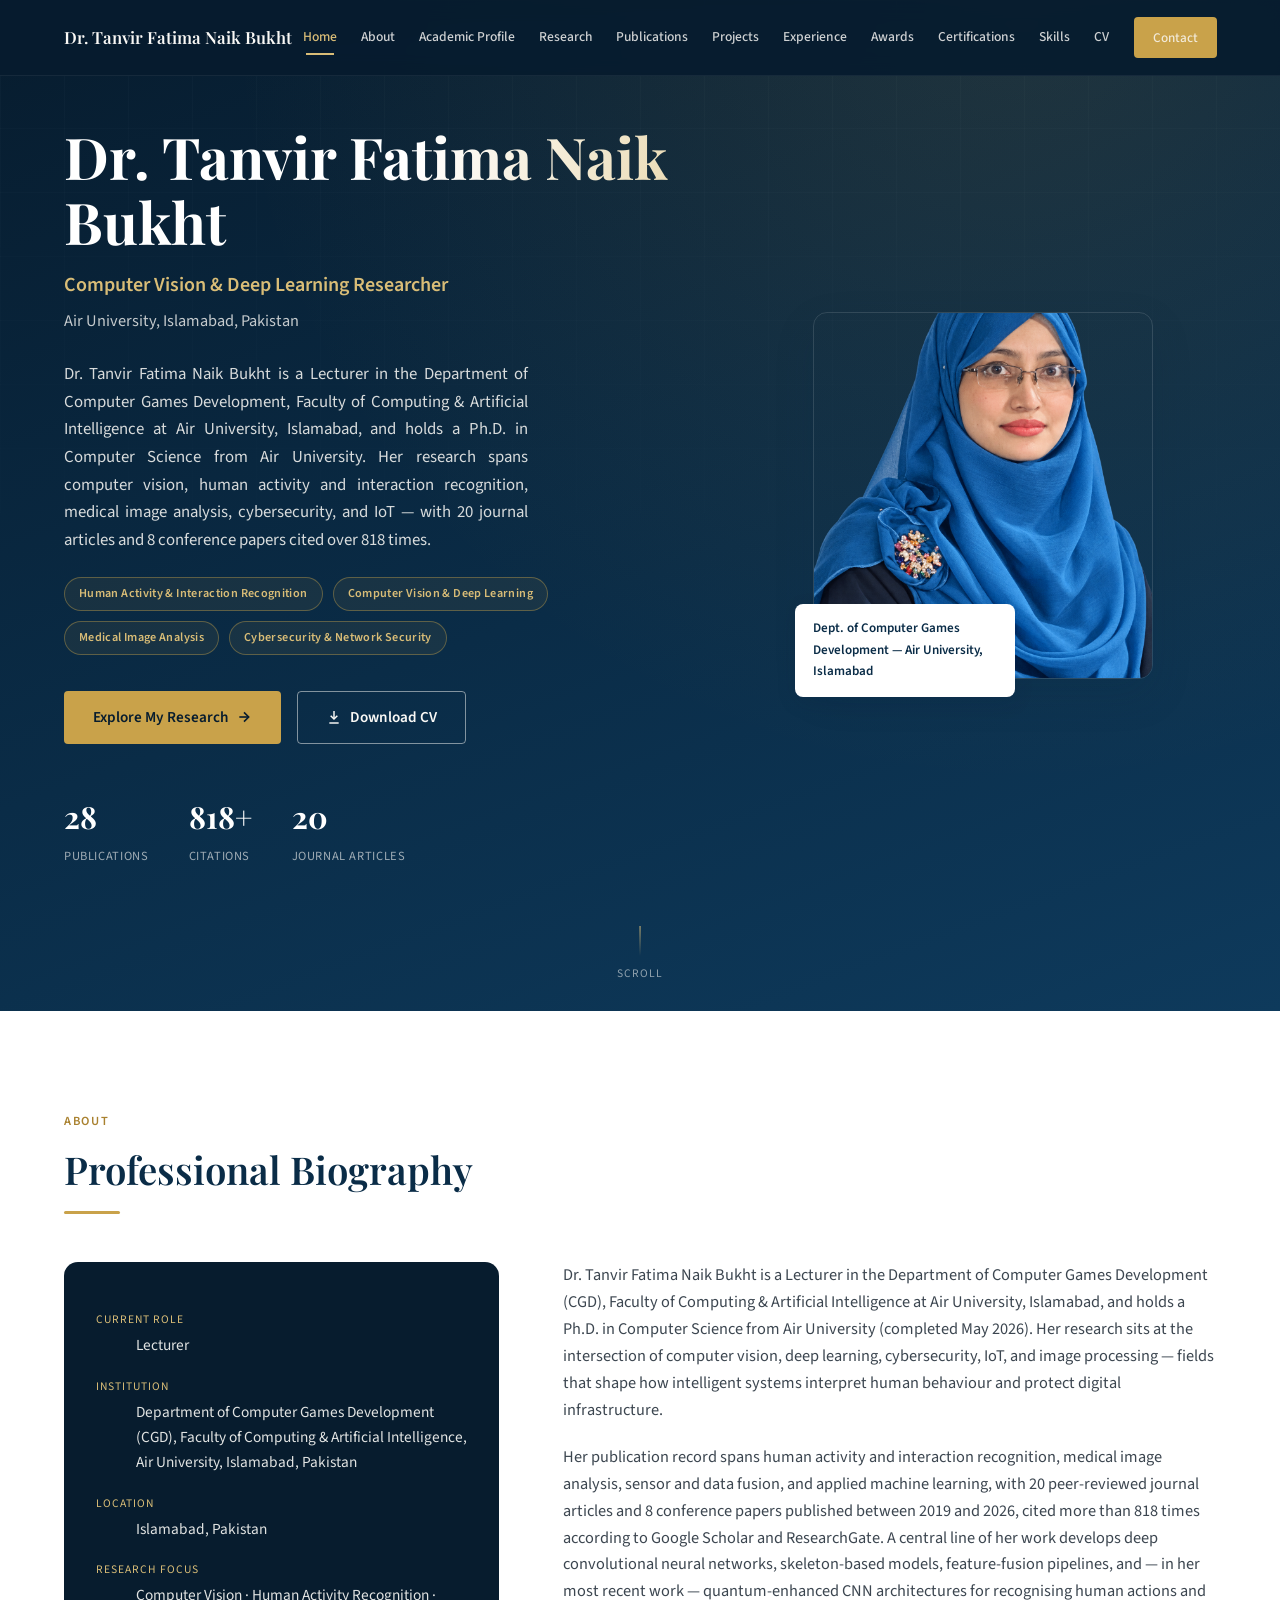
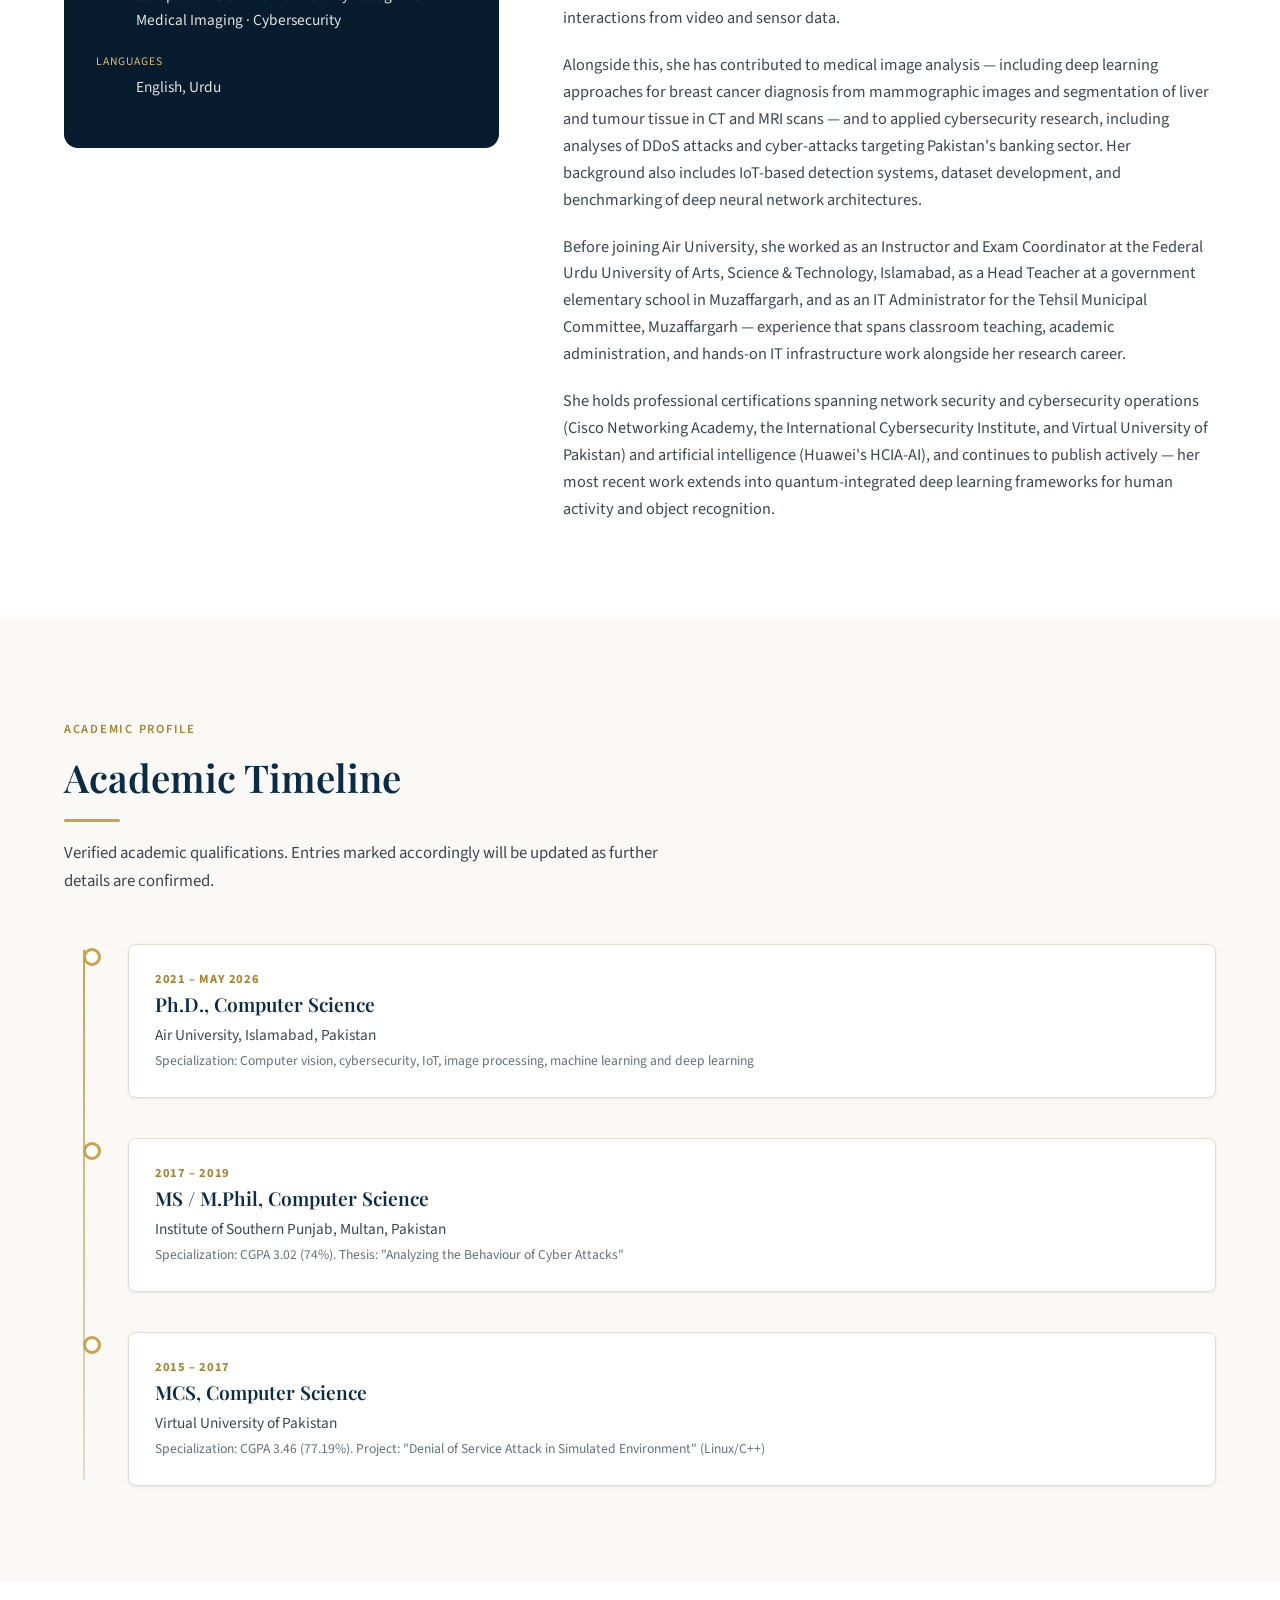
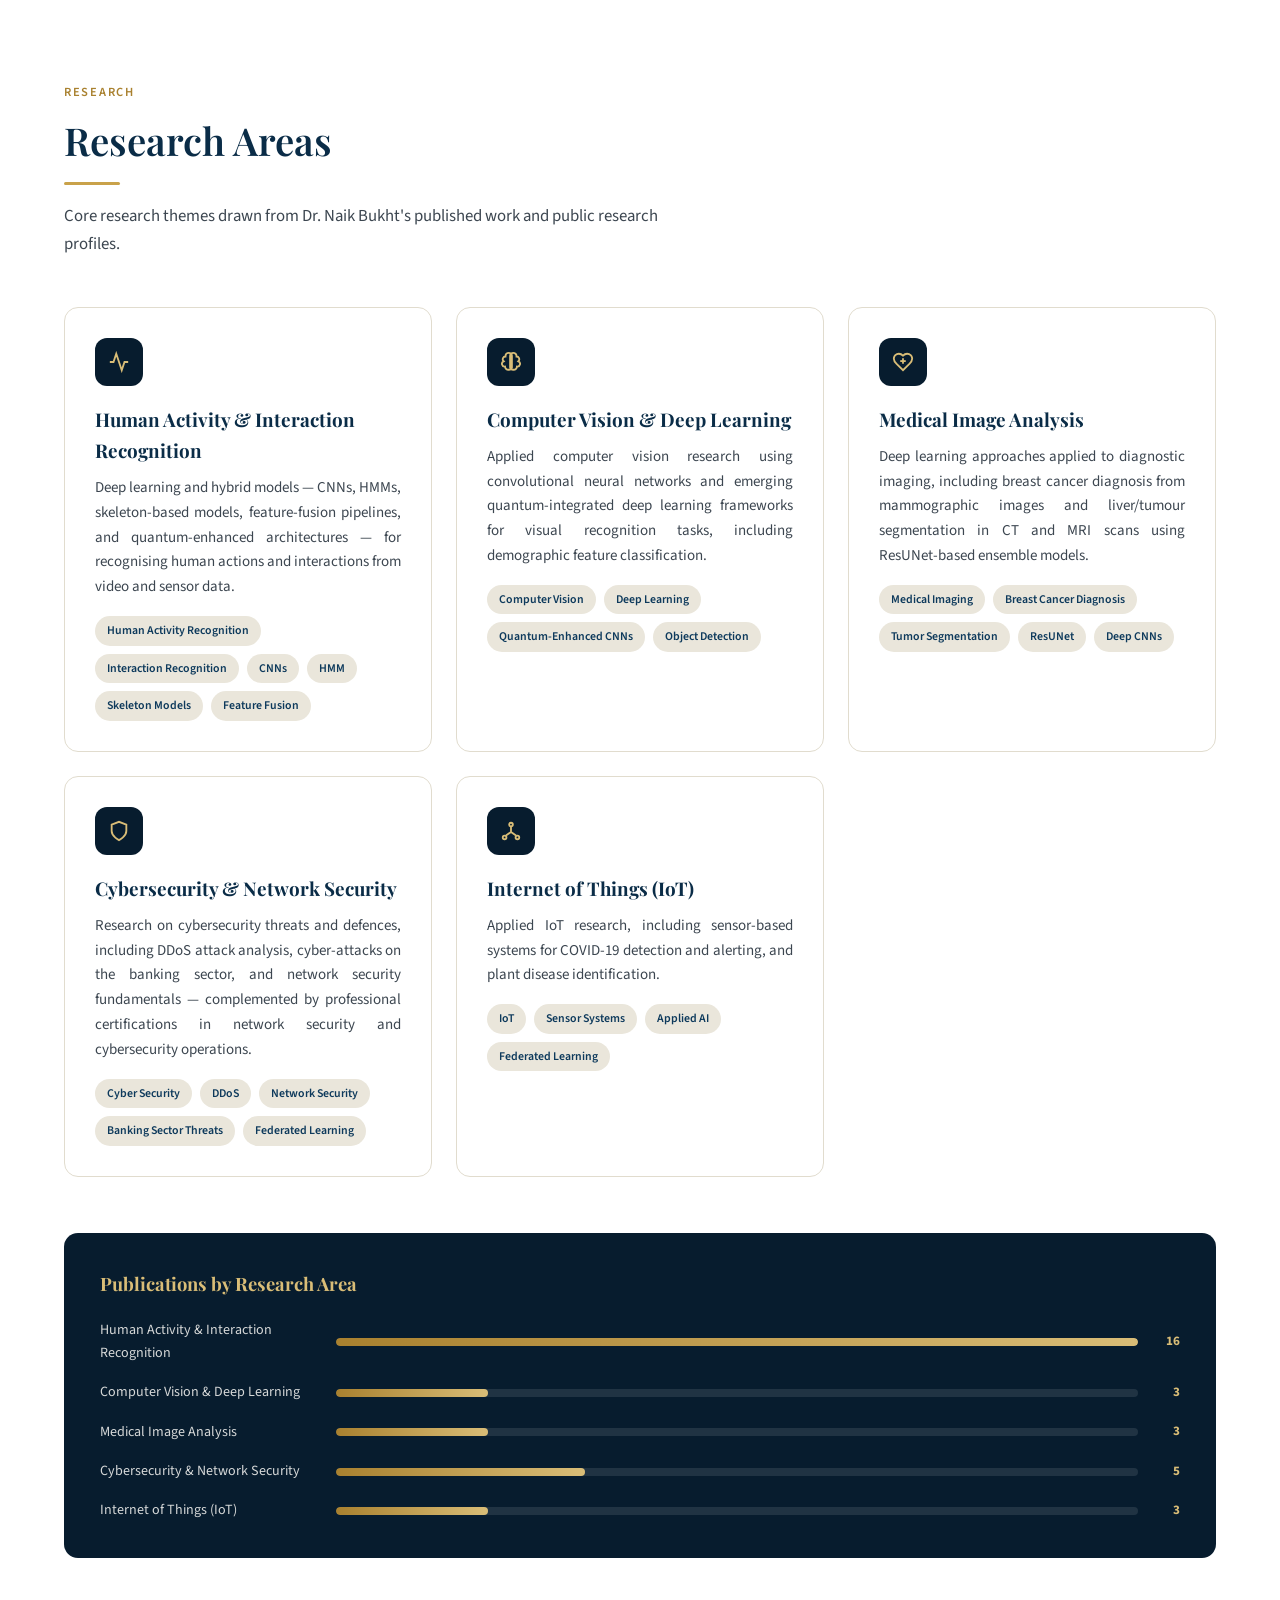
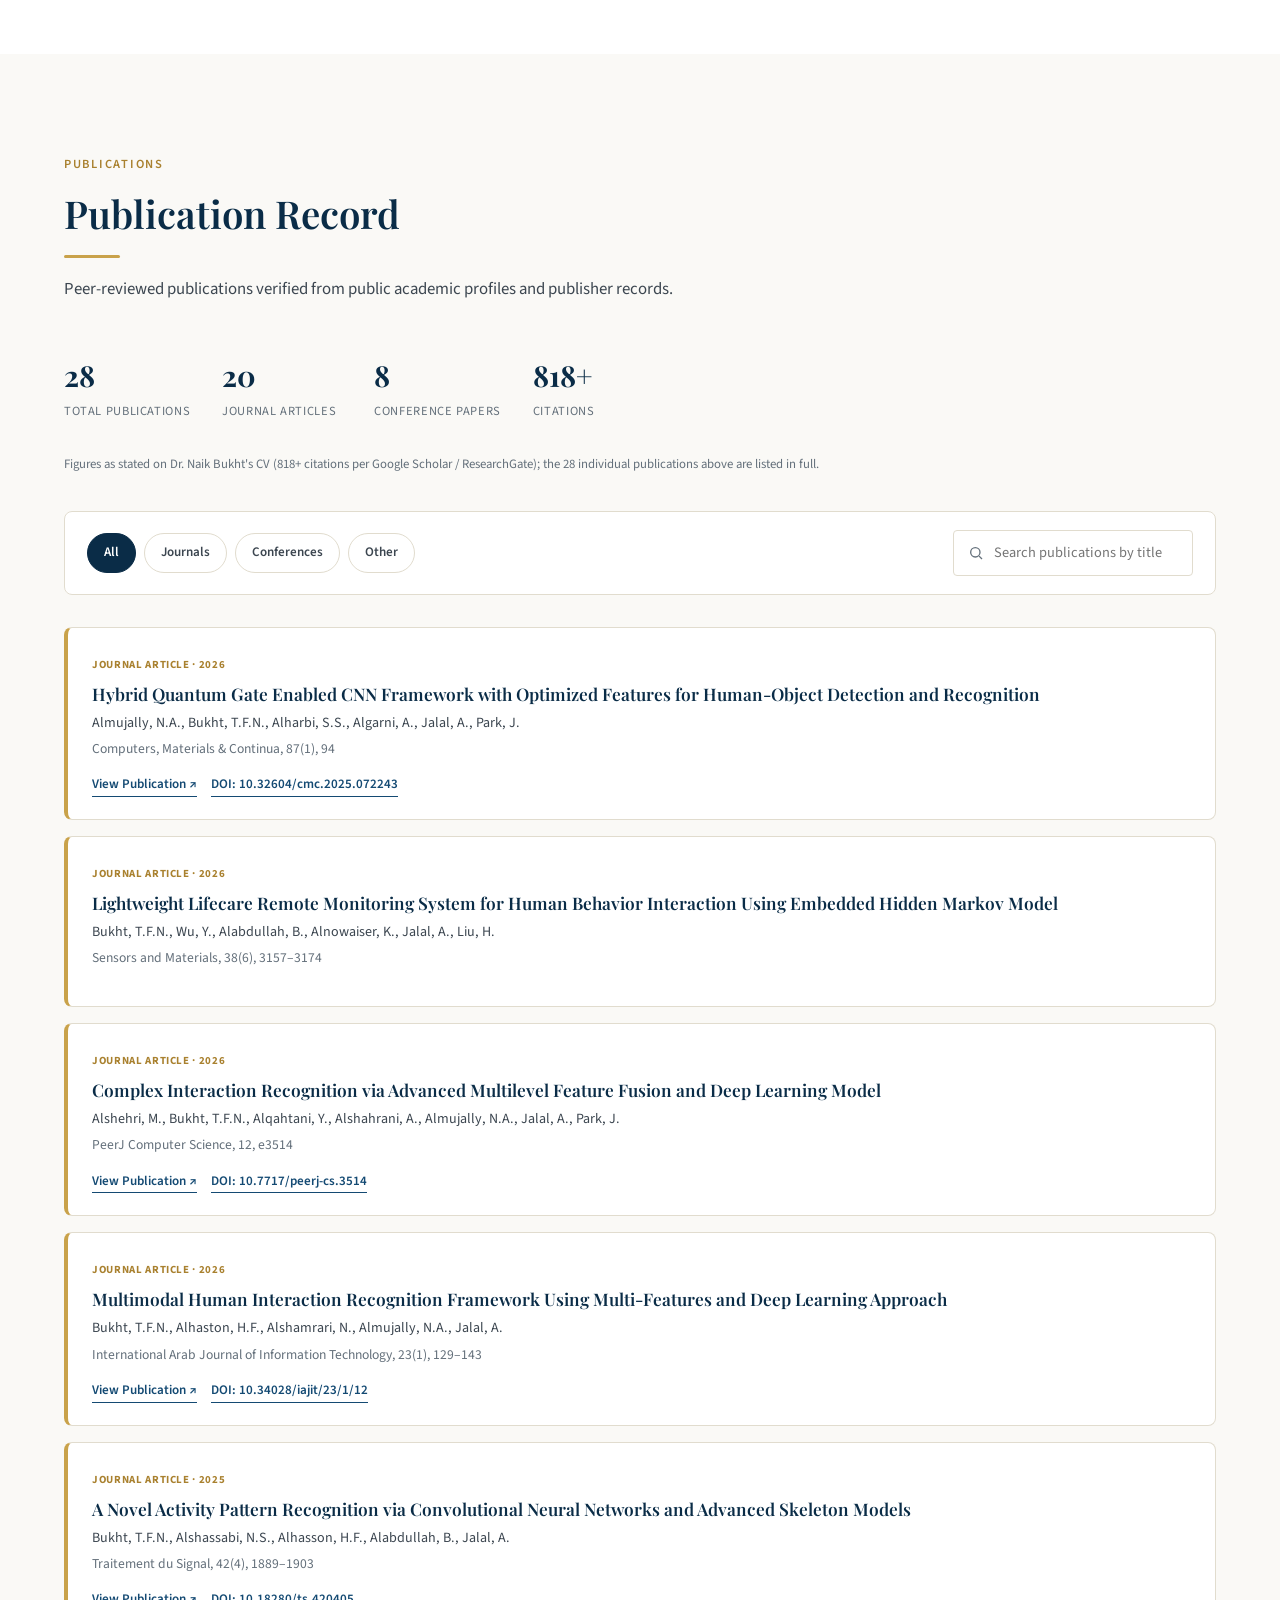
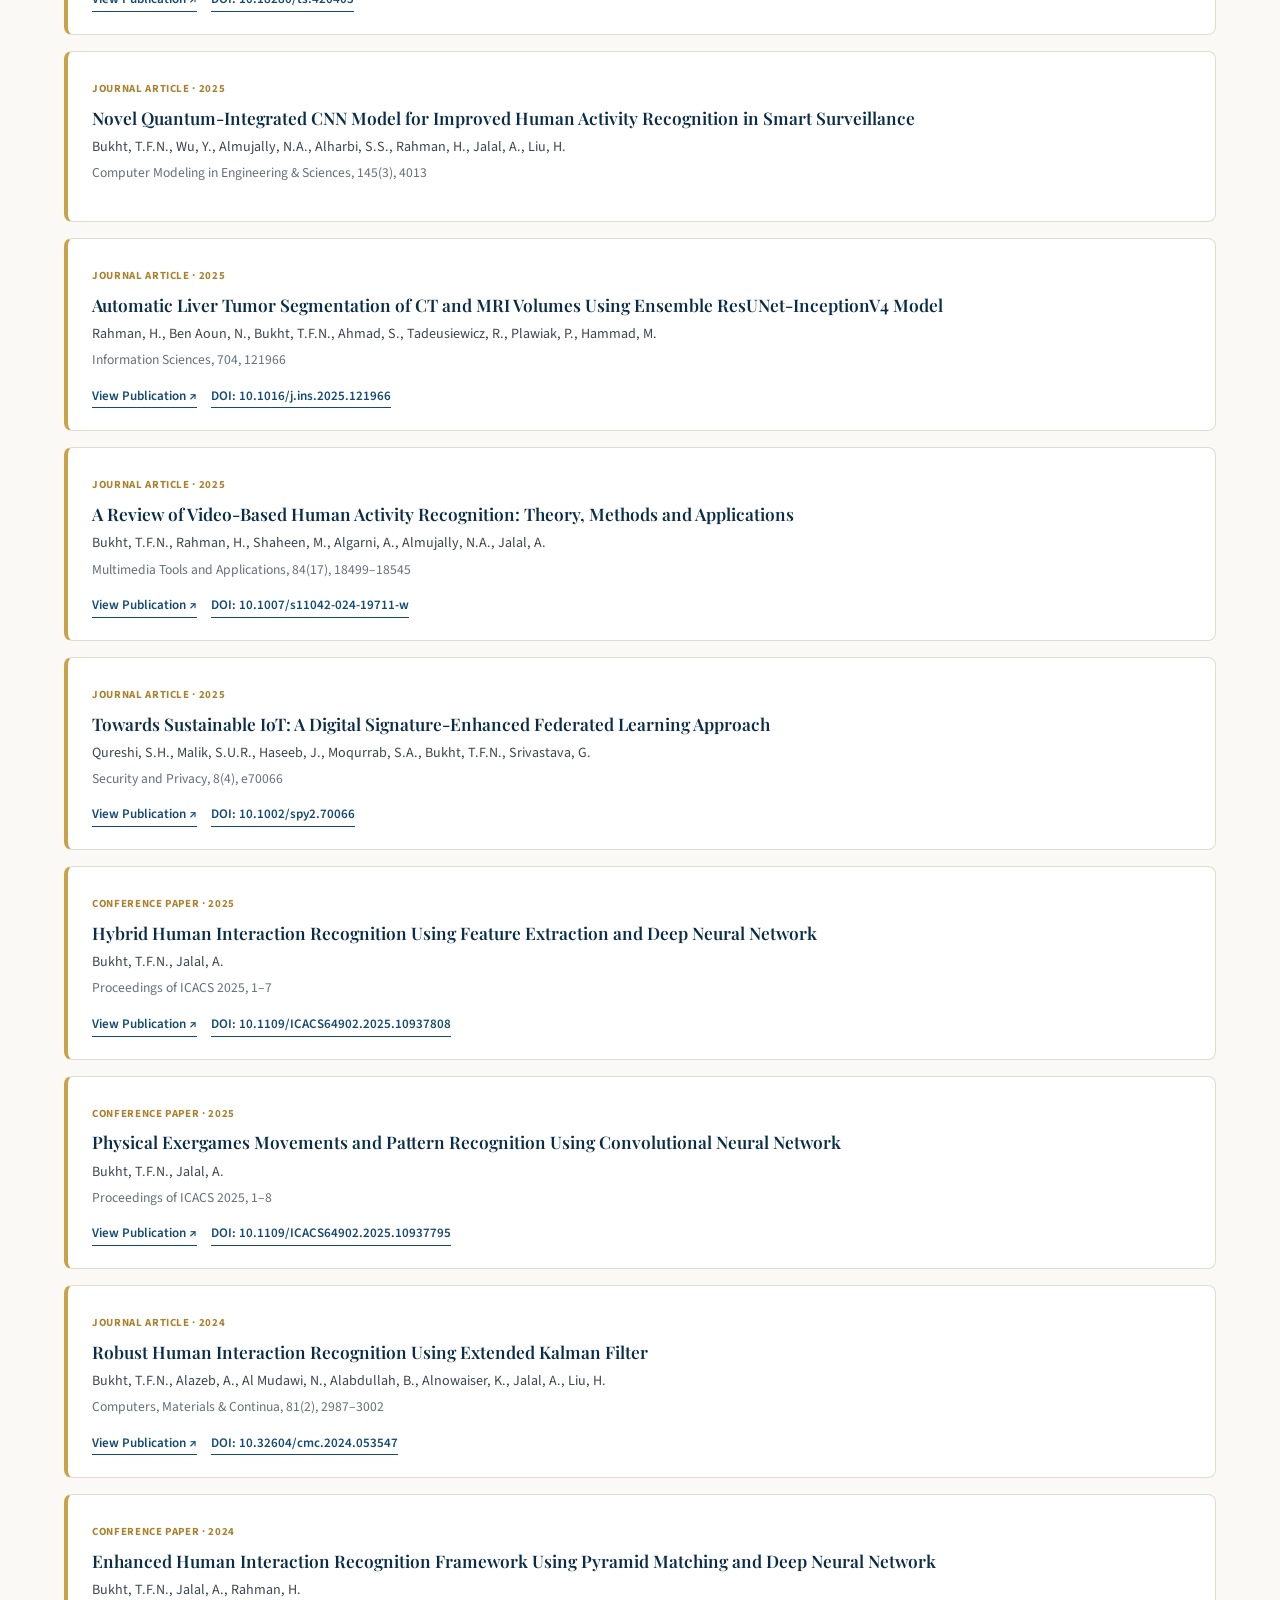
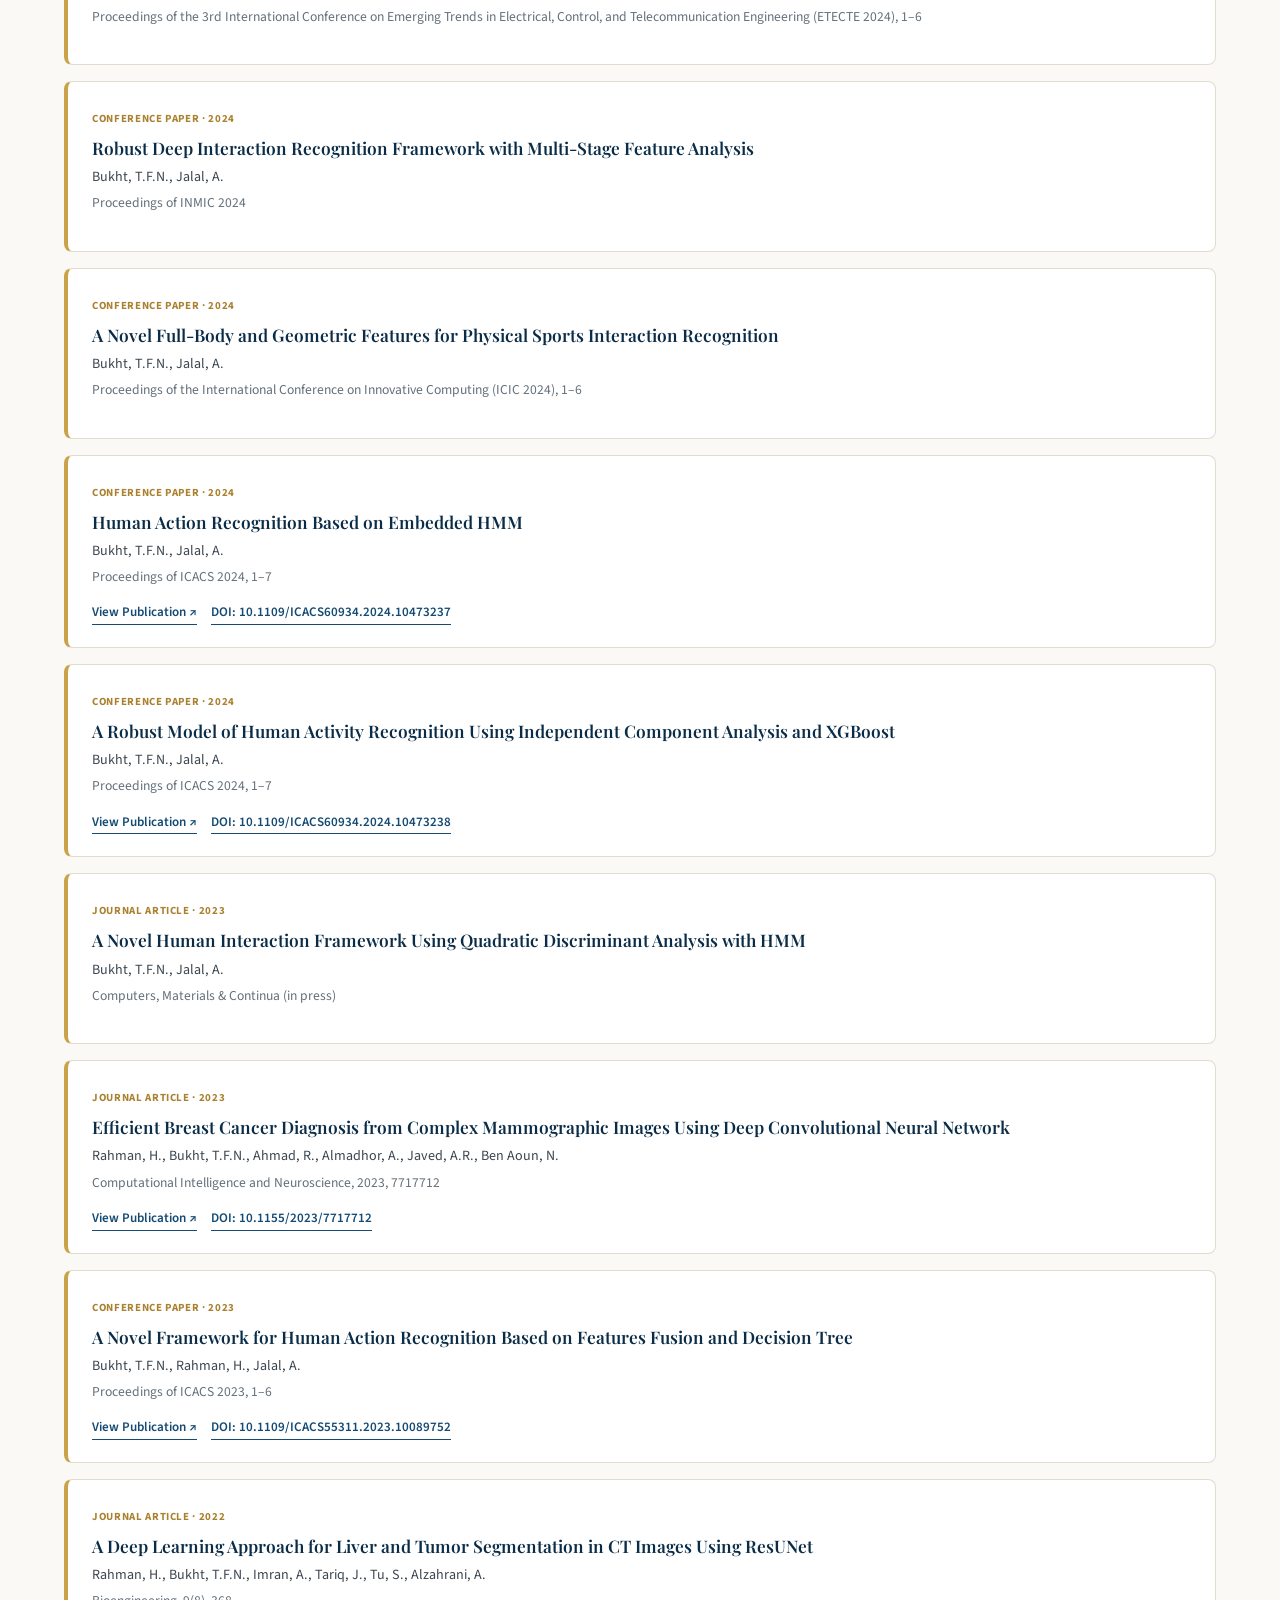
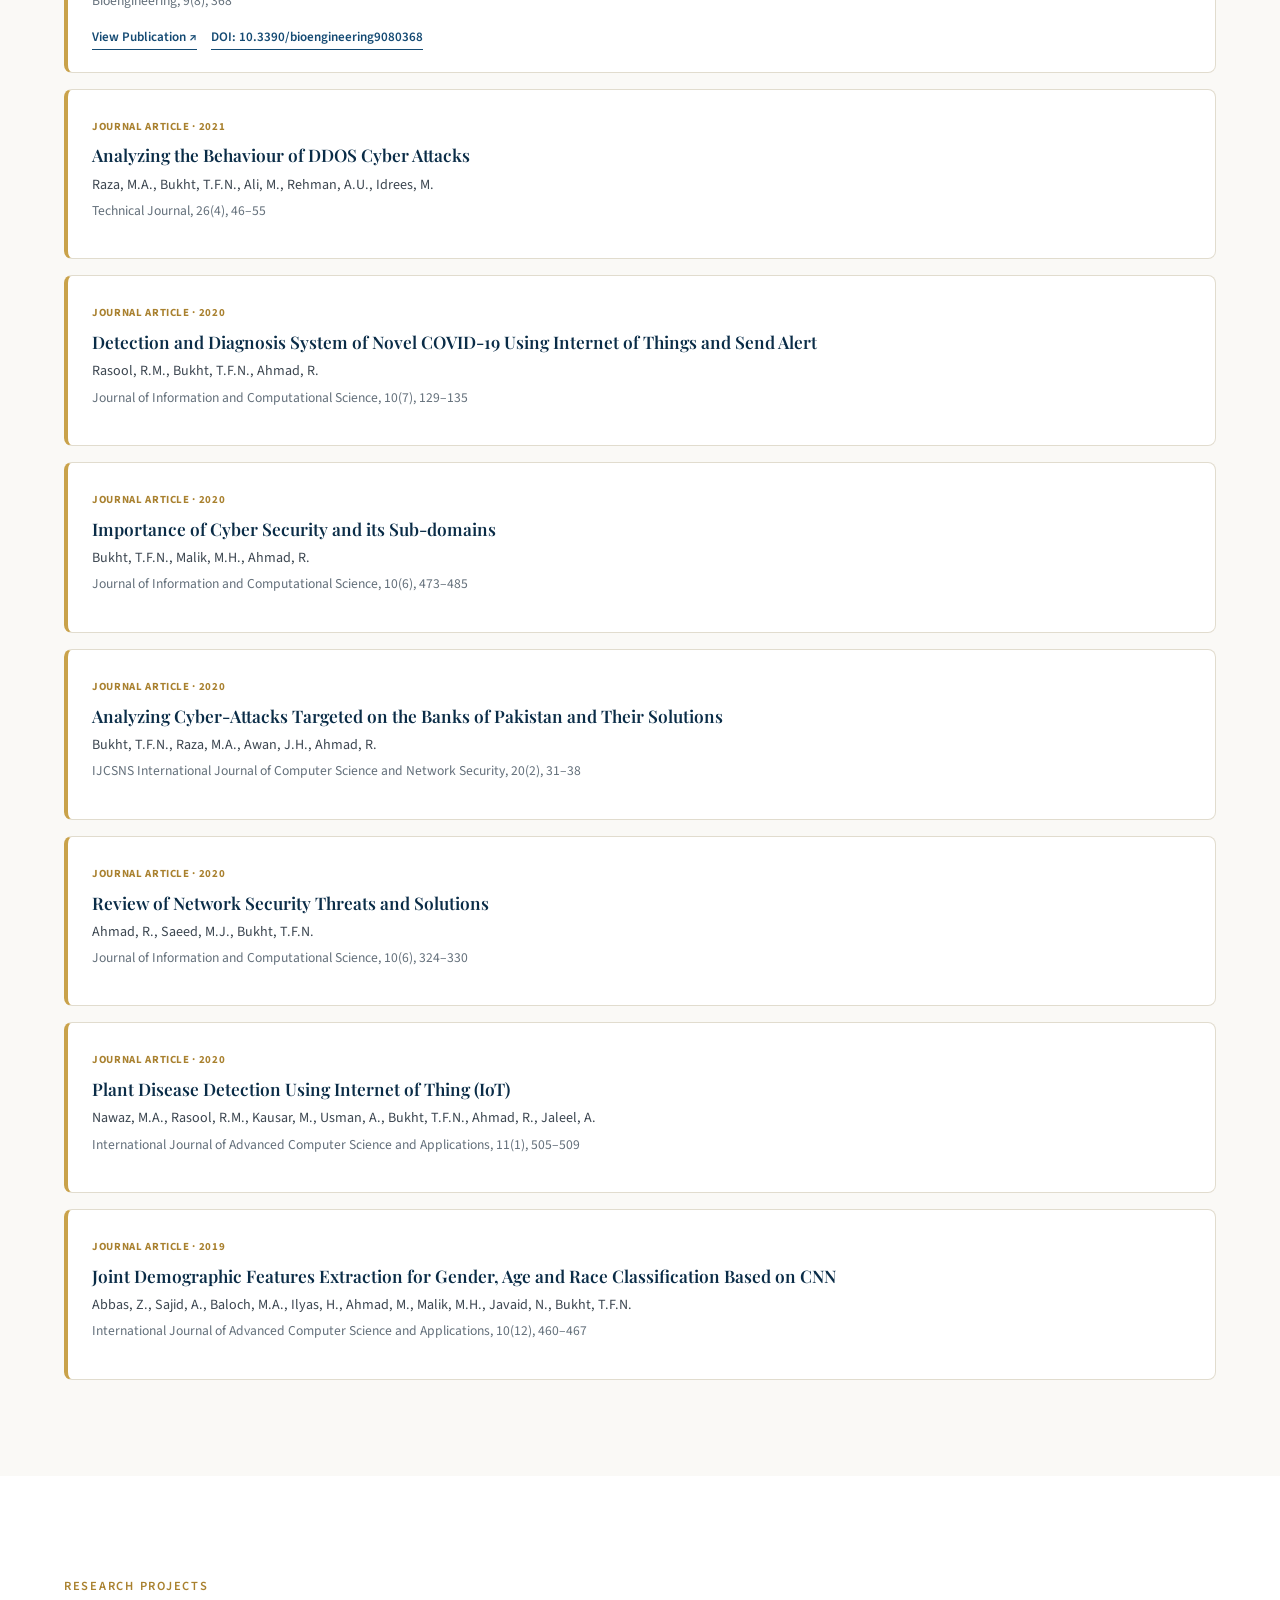
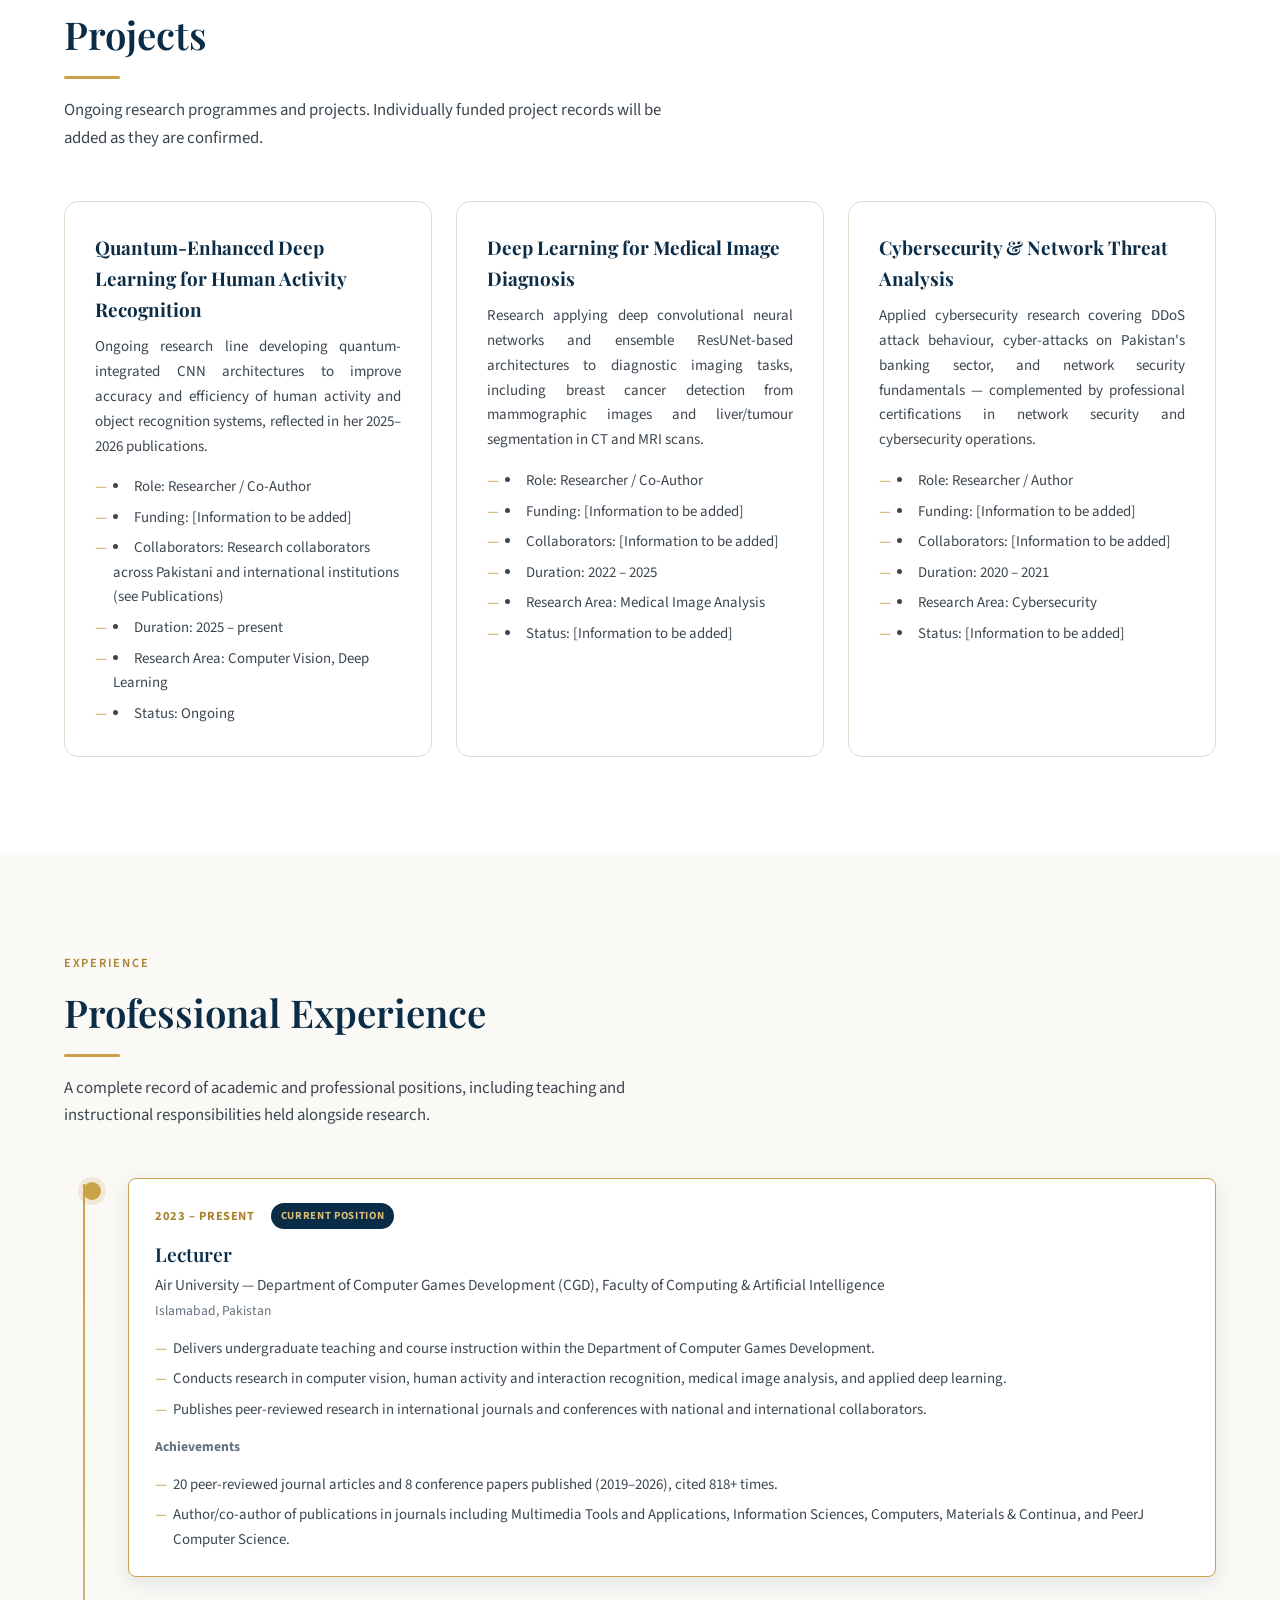
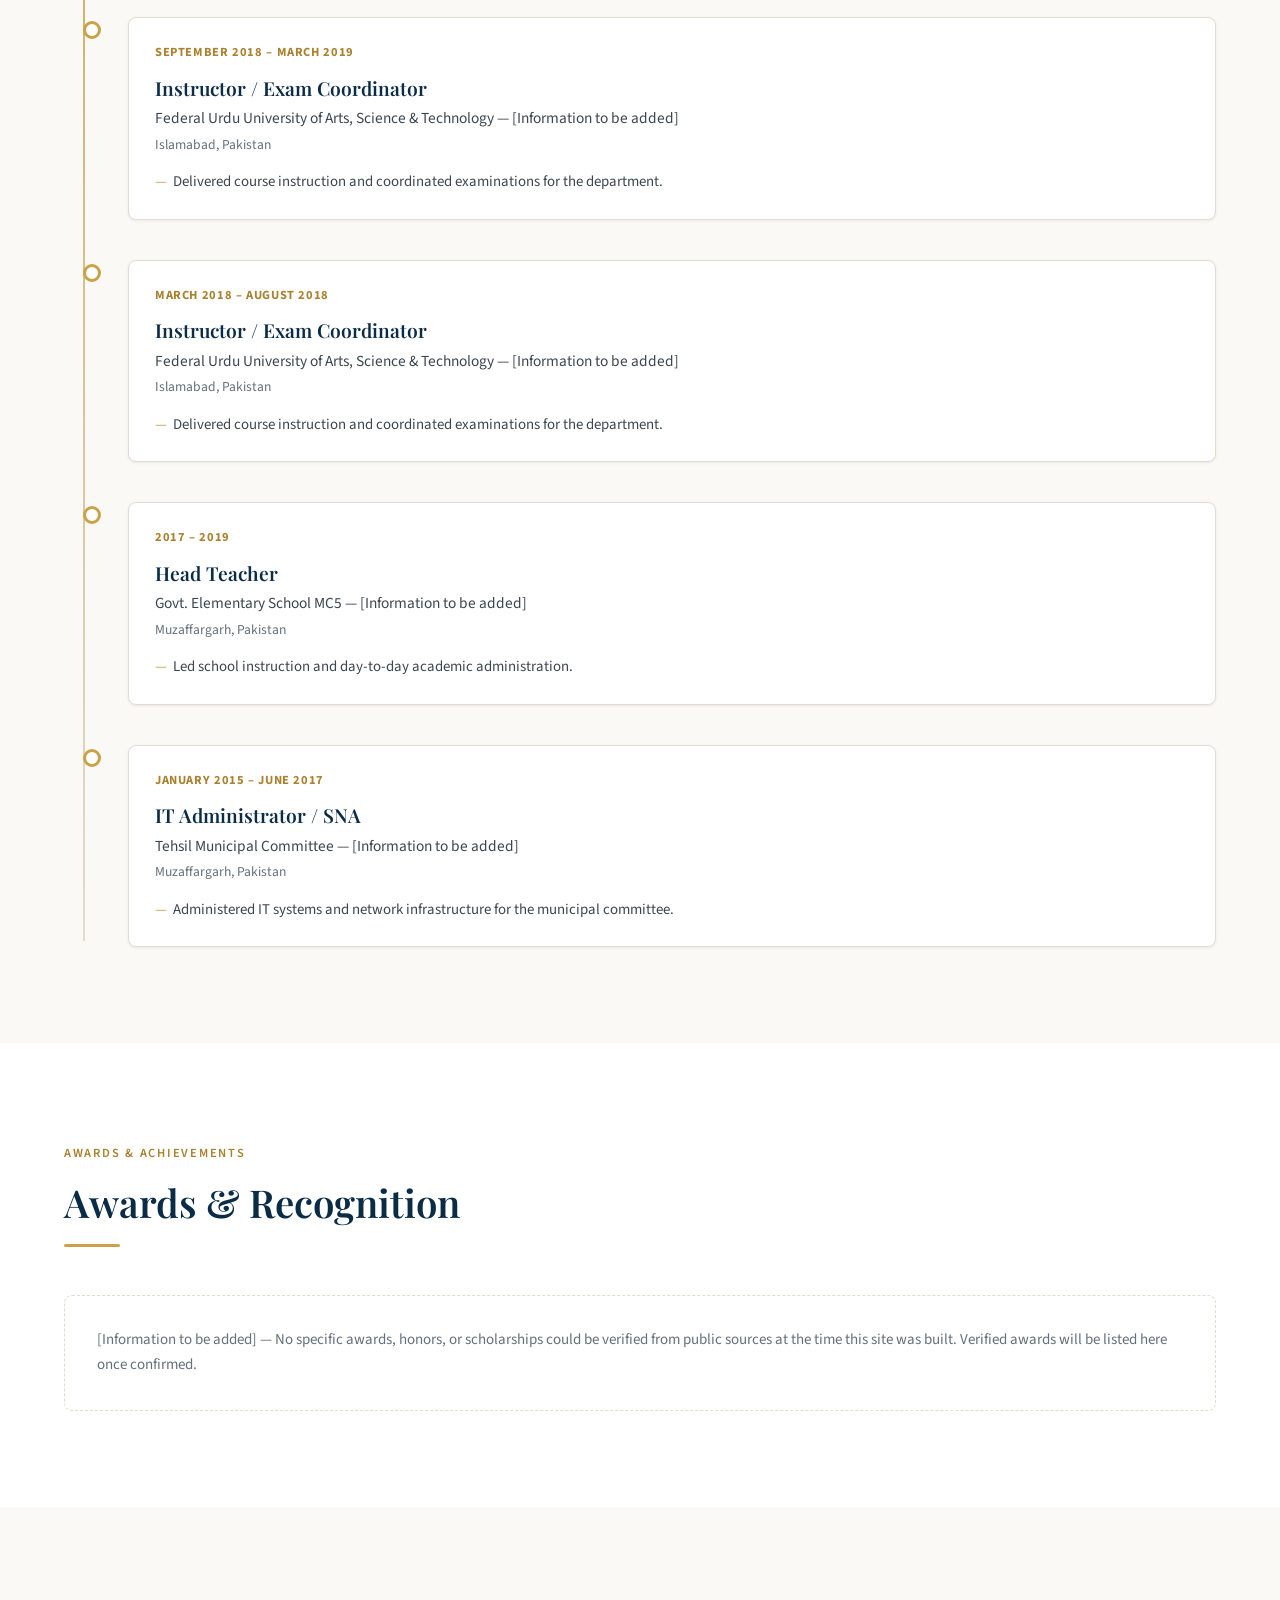
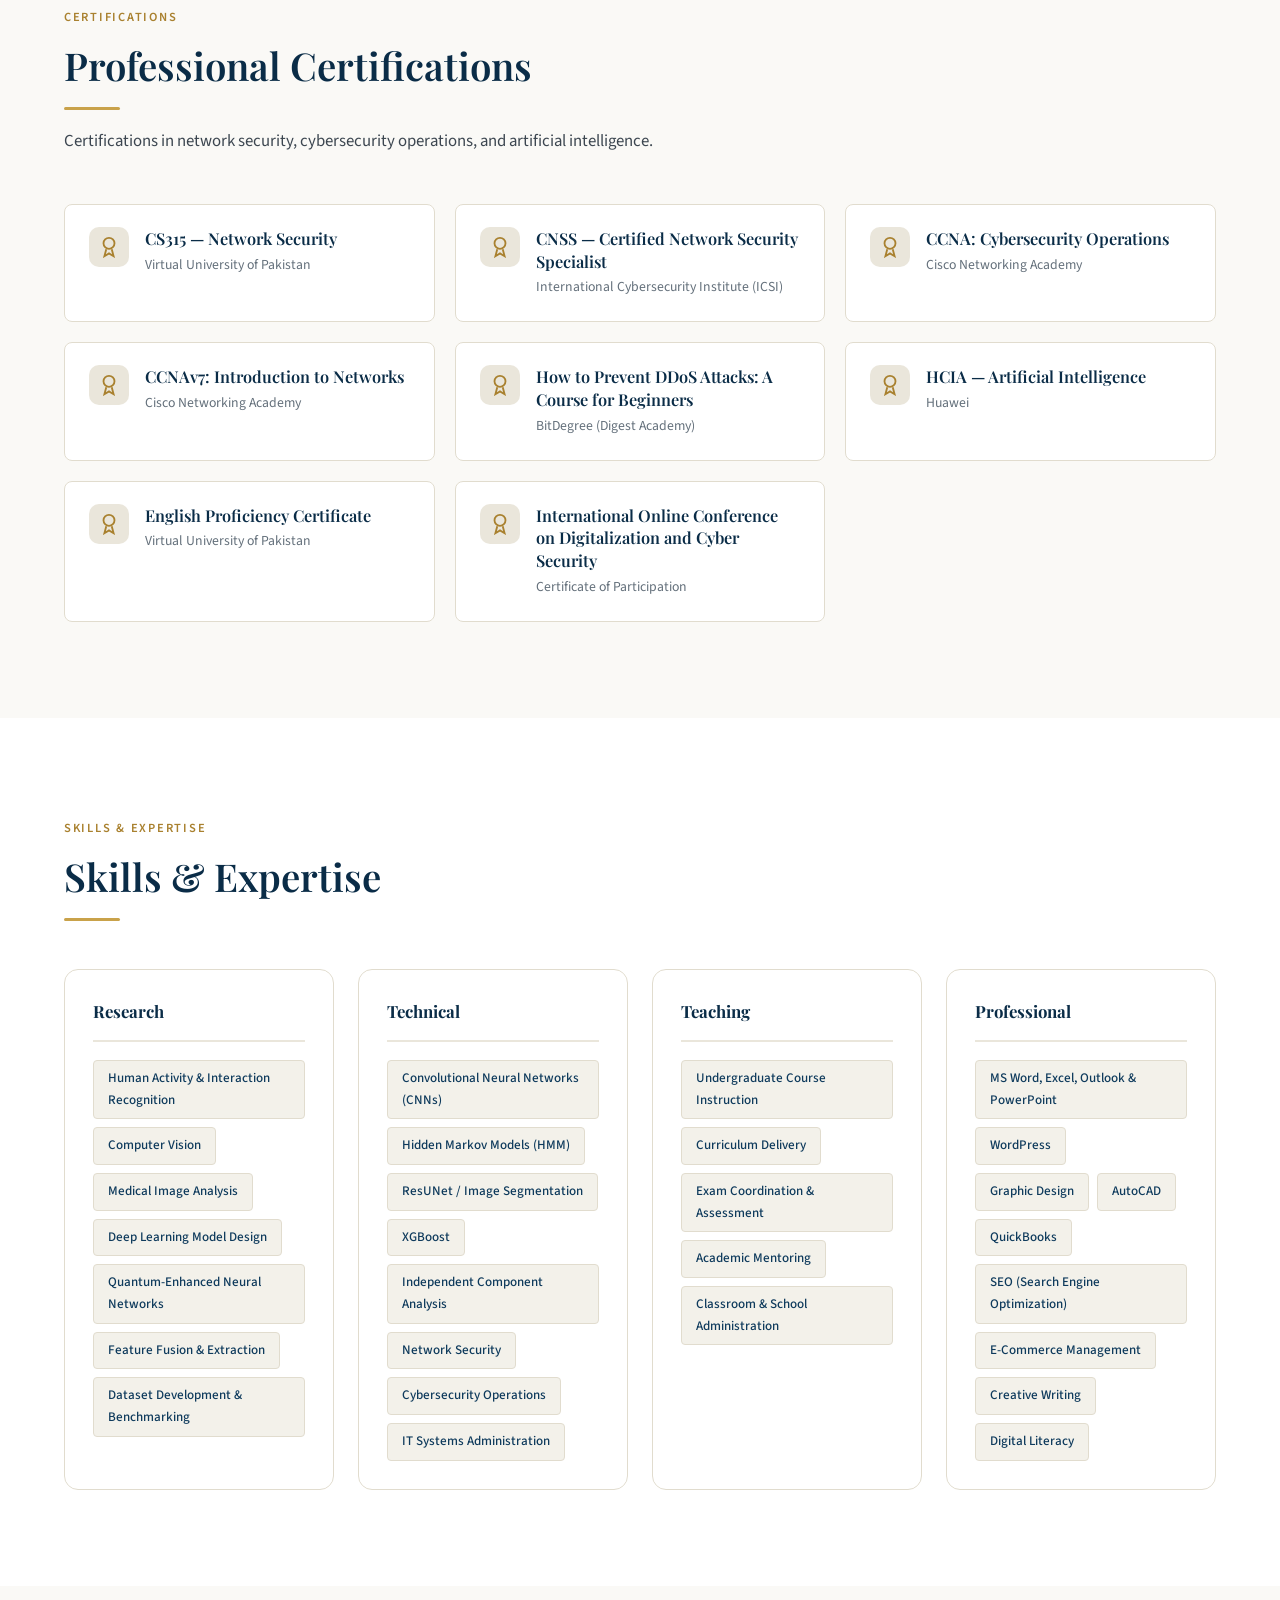
==== tanvir-fatima-portfolio/index.html @ e51b6bed "Add files via upload" ====
<!DOCTYPE html>
<html lang="en">
<head>
<meta charset="UTF-8">
<meta name="viewport" content="width=device-width, initial-scale=1.0">
<title>Dr. Tanvir Fatima Naik Bukht | Academic &amp; Researcher</title>
<meta name="description" content="Official academic portfolio of Dr. Tanvir Fatima Naik Bukht, Lecturer in the Department of Computer Games Development, Faculty of Computing &amp; Artificial Intelligence at Air University, Islamabad — specialising in computer vision, human activity recognition, medical image analysis, and cybersecurity.">
<meta name="keywords" content="Tanvir Fatima Naik Bukht, Air University, Computer Games Development, Faculty of Computing and Artificial Intelligence, human activity recognition, computer vision researcher, deep learning, medical image analysis, cybersecurity research, Pakistan academic portfolio">
<meta name="author" content="Dr. Tanvir Fatima Naik Bukht">
<meta name="robots" content="index, follow">

<!-- Open Graph -->
<meta property="og:type" content="profile">
<meta property="og:title" content="Dr. Tanvir Fatima Naik Bukht | Academic &amp; Researcher">
<meta property="og:description" content="Lecturer, Department of Computer Games Development, Faculty of Computing &amp; Artificial Intelligence, Air University, Islamabad — computer vision, human activity recognition, medical image analysis, and cybersecurity.">
<meta property="og:image" content="assets/images/profile-photo.png">
<meta property="og:url" content="https://www.example.com/">
<meta name="twitter:card" content="summary_large_image">
<meta name="twitter:title" content="Dr. Tanvir Fatima Naik Bukht | Academic &amp; Researcher">
<meta name="twitter:description" content="Lecturer, Department of Computer Games Development, Faculty of Computing &amp; Artificial Intelligence, Air University, Islamabad.">
<meta name="twitter:image" content="assets/images/profile-photo.png">

<link rel="icon" href="assets/icons/favicon.svg" type="image/svg+xml">
<link rel="canonical" href="https://www.example.com/">

<!-- Fonts -->
<link rel="preconnect" href="https://fonts.googleapis.com">
<link rel="preconnect" href="https://fonts.gstatic.com" crossorigin>
<link href="https://fonts.googleapis.com/css2?family=Playfair+Display:wght@500;600;700&family=Source+Sans+3:wght@400;500;600;700&display=swap" rel="stylesheet">

<link rel="stylesheet" href="css/style.css">

<!-- Structured data -->
<script type="application/ld+json">
{
  "@context": "https://schema.org",
  "@type": "Person",
  "name": "Dr. Tanvir Fatima Naik Bukht",
  "jobTitle": "Lecturer",
  "affiliation": {
    "@type": "CollegeOrUniversity",
    "name": "Air University, Islamabad",
    "department": "Department of Computer Games Development, Faculty of Computing & Artificial Intelligence"
  },
  "url": "https://www.example.com/",
  "sameAs": [
    "https://www.linkedin.com/in/tanvirfatimanaikbukht/",
    "https://scholar.google.com/citations?hl=en&user=QIKqYG8AAAAJ",
    "https://www.researchgate.net/profile/Tanvir-Fatima-Naik-Bukht",
    "https://independent.academia.edu/tanvirfatimanaikbukht",
    "https://dblp.org/pid/345/1223.html",
    "https://webdata.au.edu.pk/Pages/Faculties/FCAI/Departments/CGD/FacultyDetail.aspx?fid=2621"
  ]
}
</script>
</head>
<body>
<a class="skip-link" href="#main">Skip to main content</a>
<div class="scroll-progress" id="scrollProgress"></div>

<!-- ============================= NAVBAR ============================= -->
<header class="navbar" id="navbar">
  <div class="container">
    <a href="#home" class="nav-brand">
      <span class="nav-brand-name">Dr. Tanvir Fatima Naik Bukht</span>
    </a>
    <nav class="nav-menu" id="navMenu" aria-label="Primary">
      <a class="nav-link" href="#home">Home</a>
      <a class="nav-link" href="#about">About</a>
      <a class="nav-link" href="#academic-profile">Academic Profile</a>
      <a class="nav-link" href="#research">Research</a>
      <a class="nav-link" href="#publications">Publications</a>
      <a class="nav-link" href="#projects">Projects</a>
      <a class="nav-link" href="#experience">Experience</a>
      <a class="nav-link" href="#awards">Awards</a>
      <a class="nav-link" href="#certifications">Certifications</a>
      <a class="nav-link" href="#skills">Skills</a>
      <a class="nav-link" href="#cv">CV</a>
      <a class="nav-link nav-cta btn btn-primary btn-sm" href="#contact">Contact</a>
    </nav>
    <button class="nav-toggle" id="navToggle" aria-label="Toggle navigation menu" aria-expanded="false" aria-controls="navMenu">
      <span class="nav-toggle-bar bar-1"></span>
      <span class="nav-toggle-bar bar-2"></span>
      <span class="nav-toggle-bar bar-3"></span>
    </button>
  </div>
</header>

<main id="main">

  <!-- ============================= HERO ============================= -->
  <section class="hero" id="home">
    <div class="container">
      <div class="hero-copy">
        <h1 class="hero-name" id="heroName">Dr. Tanvir Fatima Naik Bukht</h1>
        <p class="hero-credentials" id="heroCredentials">Computer Vision &amp; Deep Learning Researcher</p>
        <p class="hero-affiliation" id="heroAffiliation">Air University, Islamabad, Pakistan</p>
        <p class="hero-intro" id="heroIntro">Loading profile…</p>
        <div class="hero-tags" id="heroTags"></div>
        <div class="hero-actions">
          <a href="#research" class="btn btn-primary">
            Explore My Research
            <svg width="16" height="16" viewBox="0 0 24 24" fill="none" stroke="currentColor" stroke-width="2.4"><line x1="5" y1="12" x2="19" y2="12"/><polyline points="12 5 19 12 12 19"/></svg>
          </a>
          <a href="assets/cv/Dr-Tanvir-Fatima-Naik-Bukht-CV.pdf" class="btn btn-outline" target="_blank" rel="noopener">
            <svg width="16" height="16" viewBox="0 0 24 24" fill="none" stroke="currentColor" stroke-width="2.2"><path d="M12 3v12"/><polyline points="7 10 12 15 17 10"/><path d="M5 21h14"/></svg>
            Download CV
          </a>
        </div>
        <div class="hero-stats" id="heroStats"></div>
      </div>
      <div class="hero-photo-wrap">
        <div class="hero-photo-frame">
          <img id="heroPhoto" src="assets/images/profile-placeholder.svg" alt="Dr. Tanvir Fatima Naik Bukht">
          <span class="placeholder-flag" id="photoFlag" hidden>Placeholder — add photo</span>
        </div>
        <div class="hero-photo-badge">Dept. of Computer Games Development — Air University, Islamabad</div>
      </div>
    </div>
    <div class="scroll-cue"><span class="scroll-cue-line"></span>Scroll</div>
  </section>

  <!-- ============================= ABOUT ============================= -->
  <section id="about" class="section-alt">
    <div class="container">
      <div class="section-header reveal">
        <span class="section-label">About</span>
        <h2 class="section-title">Professional Biography</h2>
      </div>
      <div class="about-grid">
        <aside class="about-card reveal">
          <dl>
            <div><dt>Current Role</dt><dd id="aboutRole">—</dd></div>
            <div><dt>Institution</dt><dd id="aboutInstitution">—</dd></div>
            <div><dt>Location</dt><dd id="aboutLocation">—</dd></div>
            <div><dt>Research Focus</dt><dd>Computer Vision · Human Activity Recognition · Medical Imaging · Cybersecurity</dd></div>
            <div><dt>Languages</dt><dd id="aboutLanguages">—</dd></div>
          </dl>
        </aside>
        <div class="about-body reveal" id="aboutBody"></div>
      </div>
    </div>
  </section>

  <!-- ============================= ACADEMIC PROFILE ============================= -->
  <section id="academic-profile">
    <div class="container">
      <div class="section-header reveal">
        <span class="section-label">Academic Profile</span>
        <h2 class="section-title">Academic Timeline</h2>
        <p class="section-intro">Verified academic qualifications. Entries marked accordingly will be updated as further details are confirmed.</p>
      </div>
      <div class="timeline reveal" id="educationTimeline"></div>
    </div>
  </section>

  <!-- ============================= RESEARCH ============================= -->
  <section id="research" class="section-alt">
    <div class="container">
      <div class="section-header reveal">
        <span class="section-label">Research</span>
        <h2 class="section-title">Research Areas</h2>
        <p class="section-intro">Core research themes drawn from Dr. Naik Bukht's published work and public research profiles.</p>
      </div>
      <div class="card-grid" id="researchGrid"></div>
      <div class="research-overview reveal" id="researchOverview">
        <h3>Publications by Research Area</h3>
        <div class="overview-bars" id="overviewBars"></div>
      </div>
    </div>
  </section>

  <!-- ============================= PUBLICATIONS ============================= -->
  <section id="publications">
    <div class="container">
      <div class="section-header reveal">
        <span class="section-label">Publications</span>
        <h2 class="section-title">Publication Record</h2>
        <p class="section-intro">Peer-reviewed publications verified from public academic profiles and publisher records.</p>
      </div>

      <div class="pub-stats-strip reveal" id="pubStatsStrip"></div>

      <div class="pub-toolbar reveal">
        <div class="pub-filters" id="pubFilters" role="group" aria-label="Filter publications by type">
          <button class="pub-filter-btn is-active" data-filter="all">All</button>
          <button class="pub-filter-btn" data-filter="journal">Journals</button>
          <button class="pub-filter-btn" data-filter="conference">Conferences</button>
          <button class="pub-filter-btn" data-filter="other">Other</button>
        </div>
        <label class="pub-search">
          <svg width="16" height="16" viewBox="0 0 24 24" fill="none" stroke="currentColor" stroke-width="2"><circle cx="11" cy="11" r="7"/><line x1="21" y1="21" x2="16.65" y2="16.65"/></svg>
          <span class="visually-hidden">Search publications</span>
          <input type="search" id="pubSearch" placeholder="Search publications by title, author, venue…">
        </label>
      </div>

      <div class="pub-list reveal" id="pubList"></div>
    </div>
  </section>

  <!-- ============================= PROJECTS ============================= -->
  <section id="projects" class="section-alt">
    <div class="container">
      <div class="section-header reveal">
        <span class="section-label">Research Projects</span>
        <h2 class="section-title">Projects</h2>
        <p class="section-intro">Ongoing research programmes and projects. Individually funded project records will be added as they are confirmed.</p>
      </div>
      <div class="card-grid" id="projectsGrid"></div>
    </div>
  </section>

  <!-- ============================= EXPERIENCE ============================= -->
  <section id="experience">
    <div class="container">
      <div class="section-header reveal">
        <span class="section-label">Experience</span>
        <h2 class="section-title">Professional Experience</h2>
        <p class="section-intro">A complete record of academic and professional positions, including teaching and instructional responsibilities held alongside research.</p>
      </div>
      <div class="timeline reveal" id="experienceTimeline"></div>
    </div>
  </section>

  <!-- ============================= AWARDS ============================= -->
  <section id="awards" class="section-alt">
    <div class="container">
      <div class="section-header reveal">
        <span class="section-label">Awards &amp; Achievements</span>
        <h2 class="section-title">Awards &amp; Recognition</h2>
      </div>
      <div class="card-grid reveal" id="awardsGrid"></div>
    </div>
  </section>

  <!-- ============================= CERTIFICATIONS ============================= -->
  <section id="certifications">
    <div class="container">
      <div class="section-header reveal">
        <span class="section-label">Certifications</span>
        <h2 class="section-title">Professional Certifications</h2>
        <p class="section-intro">Certifications in network security, cybersecurity operations, and artificial intelligence.</p>
      </div>
      <div class="cert-grid reveal" id="certificationsGrid"></div>
    </div>
  </section>

  <!-- ============================= SKILLS ============================= -->
  <section id="skills" class="section-alt">
    <div class="container">
      <div class="section-header reveal">
        <span class="section-label">Skills &amp; Expertise</span>
        <h2 class="section-title">Skills &amp; Expertise</h2>
      </div>
      <div class="skills-grid reveal" id="skillsGrid"></div>
    </div>
  </section>

  <!-- ============================= CV ============================= -->
  <section id="cv">
    <div class="container">
      <div class="section-header reveal">
        <span class="section-label">Curriculum Vitae</span>
        <h2 class="section-title">CV</h2>
      </div>
      <div class="cv-panel reveal">
        <div class="cv-panel-text">
          <h3>Full Curriculum Vitae</h3>
          <p>Download the complete CV for full details of qualifications, publications, and professional experience.</p>
        </div>
        <div class="cv-actions">
          <a href="assets/cv/Dr-Tanvir-Fatima-Naik-Bukht-CV.pdf" class="btn btn-primary" target="_blank" rel="noopener">Download CV</a>
          <a href="assets/cv/Dr-Tanvir-Fatima-Naik-Bukht-CV.pdf" class="btn btn-outline" target="_blank" rel="noopener">View CV</a>
        </div>
      </div>
    </div>
  </section>

  <!-- ============================= CONTACT ============================= -->
  <section id="contact" class="section-alt">
    <div class="container">
      <div class="section-header reveal">
        <span class="section-label">Contact</span>
        <h2 class="section-title">Get in Touch</h2>
        <p class="section-intro">Only publicly available, professionally appropriate contact information is listed.</p>
      </div>
      <div class="contact-grid">
        <div class="contact-info-card reveal">
          <h3 class="timeline-title">Contact Information</h3>
          <div class="contact-info-list" id="contactInfoList"></div>
          <div class="social-links" id="socialLinks"></div>
        </div>
        <form class="contact-form reveal" id="contactForm" novalidate>
          <div class="form-row">
            <div class="form-field">
              <label for="cf-name">Name</label>
              <input type="text" id="cf-name" name="name" required autocomplete="name">
            </div>
            <div class="form-field">
              <label for="cf-email">Email</label>
              <input type="email" id="cf-email" name="email" required autocomplete="email">
            </div>
          </div>
          <div class="form-field">
            <label for="cf-subject">Subject</label>
            <input type="text" id="cf-subject" name="subject" required>
          </div>
          <div class="form-field">
            <label for="cf-message">Message</label>
            <textarea id="cf-message" name="message" rows="5" required></textarea>
          </div>
          <p class="form-note">This form is not yet connected to an email service. See README.md ("How to deploy") for instructions on connecting it to a form service such as Formspree or Netlify Forms.</p>
          <button type="submit" class="btn btn-primary">Send Message</button>
          <p id="form-status" role="status"></p>
        </form>
      </div>
    </div>
  </section>

</main>

<!-- ============================= FOOTER ============================= -->
<footer class="site-footer">
  <div class="container">
    <div class="footer-grid">
      <div>
        <div class="footer-brand">Dr. Tanvir Fatima Naik Bukht</div>
        <div class="footer-role">Lecturer, Department of Computer Games Development — Air University, Islamabad</div>
      </div>
      <nav class="footer-links" aria-label="Footer">
        <a href="#about">About</a>
        <a href="#research">Research</a>
        <a href="#publications">Publications</a>
        <a href="#cv">CV</a>
        <a href="#contact">Contact</a>
      </nav>
    </div>
    <div class="footer-bottom">
      <span>&copy; <span id="footerYear"></span> Dr. Tanvir Fatima Naik Bukht. All rights reserved.</span>
      <span>Built as a static, hosting-ready academic portfolio.</span>
    </div>
  </div>
</footer>

<button class="back-to-top" id="backToTop" aria-label="Back to top">
  <svg width="18" height="18" viewBox="0 0 24 24" fill="none" stroke="currentColor" stroke-width="2.2"><line x1="12" y1="19" x2="12" y2="5"/><polyline points="5 12 12 5 19 12"/></svg>
</button>

<!-- Data -->
<script src="data/profile.js"></script>
<script src="data/education.js"></script>
<script src="data/experience.js"></script>
<script src="data/research.js"></script>
<script src="data/publications.js"></script>
<script src="data/projects.js"></script>
<script src="data/awards.js"></script>
<script src="data/certifications.js"></script>
<script src="data/skills.js"></script>
<!-- App -->
<script src="js/script.js"></script>
</body>
</html>
---- tanvir-fatima-portfolio/css/style.css ----
/* =========================================================================
   Dr. Tanvir Fatima Naik Bukht — Academic Portfolio
   style.css
   ========================================================================= */

/* ---------- Design tokens ---------- */
:root {
  --color-navy-950: #071c2e;
  --color-navy-900: #0a2c47;
  --color-navy-800: #0e3a5c;
  --color-navy-700: #144a73;
  --color-navy-600: #1c5c8c;
  --color-gold-600: #a9812f;
  --color-gold-500: #c9a24a;
  --color-gold-400: #d9bd77;
  --color-ivory-50: #faf9f6;
  --color-ivory-100: #f3f1ea;
  --color-ivory-200: #eae6db;
  --color-ink-900: #1a2027;
  --color-ink-700: #3c4650;
  --color-ink-500: #64707b;
  --color-ink-300: #a0aab3;
  --color-border: #e1dcce;
  --color-white: #ffffff;
  --color-success: #2f7d4f;

  --font-serif: "Playfair Display", "Georgia", "Times New Roman", serif;
  --font-sans: "Source Sans 3", "Inter", -apple-system, BlinkMacSystemFont, "Segoe UI", Roboto, sans-serif;

  --max-width: 1200px;
  --radius-sm: 4px;
  --radius-md: 8px;
  --radius-lg: 14px;

  --shadow-sm: 0 1px 3px rgba(10, 44, 71, 0.08);
  --shadow-md: 0 6px 20px rgba(10, 44, 71, 0.10);
  --shadow-lg: 0 16px 40px rgba(10, 44, 71, 0.14);

  --transition-fast: 0.18s ease;
  --transition-med: 0.32s cubic-bezier(0.22, 0.61, 0.36, 1);

  --nav-height: 76px;
}

/* ---------- Reset ---------- */
*, *::before, *::after { box-sizing: border-box; }
html { scroll-behavior: smooth; }
body, h1, h2, h3, h4, p, ul, ol, figure, blockquote { margin: 0; }
ul, ol { padding: 0; list-style: none; }
img { max-width: 100%; display: block; }
a { color: inherit; text-decoration: none; }
button { font: inherit; cursor: pointer; background: none; border: none; }
input, textarea, select { font: inherit; }

@media (prefers-reduced-motion: reduce) {
  html { scroll-behavior: auto; }
  * { animation-duration: 0.001ms !important; animation-iteration-count: 1 !important; transition-duration: 0.001ms !important; }
}

body {
  font-family: var(--font-sans);
  color: var(--color-ink-900);
  background: var(--color-ivory-50);
  line-height: 1.65;
  -webkit-font-smoothing: antialiased;
}

.container {
  max-width: var(--max-width);
  margin: 0 auto;
  padding: 0 24px;
}

section { padding: 96px 0; }
@media (max-width: 768px) { section { padding: 64px 0; } }

.section-header {
  max-width: 720px;
  margin: 0 0 48px;
}
.section-label {
  display: inline-block;
  font-family: var(--font-sans);
  font-weight: 600;
  font-size: 0.78rem;
  letter-spacing: 0.14em;
  text-transform: uppercase;
  color: var(--color-gold-600);
  margin-bottom: 14px;
}
.section-title {
  font-family: var(--font-serif);
  font-weight: 600;
  font-size: clamp(1.7rem, 3vw, 2.4rem);
  color: var(--color-navy-900);
  line-height: 1.25;
}
.section-title::after {
  content: "";
  display: block;
  width: 56px;
  height: 3px;
  background: var(--color-gold-500);
  margin-top: 18px;
  border-radius: 2px;
}
.section-intro {
  margin-top: 18px;
  color: var(--color-ink-700);
  font-size: 1.05rem;
  max-width: 640px;
}
.section-alt { background: var(--color-white); }

.visually-hidden {
  position: absolute !important;
  width: 1px; height: 1px;
  padding: 0; margin: -1px;
  overflow: hidden;
  clip: rect(0,0,0,0);
  white-space: nowrap; border: 0;
}

.skip-link {
  position: absolute;
  left: -999px;
  top: 0;
  background: var(--color-navy-900);
  color: var(--color-white);
  padding: 12px 20px;
  z-index: 2000;
  border-radius: 0 0 8px 0;
}
.skip-link:focus { left: 0; }

/* ---------- Buttons ---------- */
.btn {
  display: inline-flex;
  align-items: center;
  justify-content: center;
  gap: 8px;
  padding: 13px 28px;
  font-size: 0.95rem;
  font-weight: 600;
  border-radius: var(--radius-sm);
  transition: transform var(--transition-fast), box-shadow var(--transition-fast), background var(--transition-fast), color var(--transition-fast), border-color var(--transition-fast);
  border: 1.5px solid transparent;
  white-space: nowrap;
}
.btn-primary {
  background: var(--color-gold-500);
  color: var(--color-navy-950);
}
.btn-primary:hover { background: var(--color-gold-600); box-shadow: var(--shadow-md); transform: translateY(-1px); }
.btn-outline {
  background: transparent;
  color: var(--color-ivory-50);
  border-color: rgba(250, 249, 246, 0.5);
}
.btn-outline:hover { background: rgba(250, 249, 246, 0.12); border-color: var(--color-ivory-50); }
.btn-outline-dark {
  background: transparent;
  color: var(--color-navy-800);
  border-color: var(--color-navy-800);
}
.btn-outline-dark:hover { background: var(--color-navy-900); color: var(--color-white); }
.btn-sm { padding: 9px 18px; font-size: 0.85rem; }
.btn[disabled] { opacity: 0.6; cursor: not-allowed; }

/* ---------- Scroll progress ---------- */
.scroll-progress {
  position: fixed;
  top: 0; left: 0;
  height: 3px;
  width: 0%;
  background: linear-gradient(90deg, var(--color-gold-600), var(--color-gold-400));
  z-index: 1100;
  transition: width 0.1s linear;
}

/* ---------- Navbar ---------- */
.navbar {
  position: fixed;
  top: 0; left: 0; right: 0;
  height: var(--nav-height);
  display: flex;
  align-items: center;
  background: rgba(7, 28, 46, 0.92);
  backdrop-filter: saturate(140%) blur(10px);
  -webkit-backdrop-filter: saturate(140%) blur(10px);
  z-index: 1000;
  transition: background var(--transition-med), box-shadow var(--transition-med);
  border-bottom: 1px solid rgba(255,255,255,0.06);
}
.navbar.is-scrolled { box-shadow: 0 8px 24px rgba(0,0,0,0.18); }
.navbar .container {
  display: flex;
  align-items: center;
  justify-content: space-between;
  width: 100%;
}
.nav-brand {
  display: flex;
  flex-direction: column;
  color: var(--color-ivory-50);
  line-height: 1.2;
}
.nav-brand-name {
  white-space: nowrap;
  font-family: var(--font-serif);
  font-weight: 600;
  font-size: 1.05rem;
}
.nav-brand-role {
  font-size: 0.7rem;
  letter-spacing: 0.06em;
  color: var(--color-gold-400);
  text-transform: uppercase;
  margin-top: 2px;
}
.nav-menu {
  display: flex;
  align-items: center;
  gap: 2px;
}
.nav-link {
  color: rgba(250, 249, 246, 0.82);
  font-size: 0.85rem;
  font-weight: 500;
  padding: 10px 11px;
  border-radius: var(--radius-sm);
  transition: color var(--transition-fast), background var(--transition-fast);
  position: relative;
  white-space: nowrap;
}
.nav-link:hover, .nav-link:focus-visible { color: var(--color-white); background: rgba(255,255,255,0.06); }
.nav-link::after {
  content: "";
  position: absolute;
  left: 14px; right: 14px; bottom: 4px;
  height: 2px;
  background: var(--color-gold-400);
  transform: scaleX(0);
  transform-origin: left;
  transition: transform var(--transition-fast);
}
.nav-link.is-active { color: var(--color-gold-400); }
.nav-link.is-active::after { transform: scaleX(1); }
.nav-cta {
  margin-left: 12px;
  padding: 9px 18px;
  font-size: 0.83rem;
}
.nav-toggle {
  display: none;
  flex-direction: column;
  justify-content: center;
  gap: 5px;
  width: 40px;
  height: 40px;
  border-radius: var(--radius-sm);
}
.nav-toggle:hover { background: rgba(255,255,255,0.08); }
.nav-toggle-bar {
  width: 22px;
  height: 2px;
  background: var(--color-ivory-50);
  transition: transform var(--transition-fast), opacity var(--transition-fast);
}
.nav-toggle[aria-expanded="true"] .bar-1 { transform: translateY(7px) rotate(45deg); }
.nav-toggle[aria-expanded="true"] .bar-2 { opacity: 0; }
.nav-toggle[aria-expanded="true"] .bar-3 { transform: translateY(-7px) rotate(-45deg); }

@media (max-width: 1180px) {
  .nav-menu {
    position: fixed;
    top: var(--nav-height);
    right: 0;
    height: calc(100vh - var(--nav-height));
    width: min(320px, 84vw);
    background: var(--color-navy-950);
    flex-direction: column;
    align-items: stretch;
    padding: 20px;
    gap: 2px;
    transform: translateX(100%);
    transition: transform var(--transition-med);
    overflow-y: auto;
    box-shadow: -12px 0 30px rgba(0,0,0,0.25);
  }
  .nav-menu.is-open { transform: translateX(0); }
  .nav-link { padding: 14px 12px; font-size: 0.98rem; }
  .nav-cta { margin-left: 0; margin-top: 12px; text-align: center; }
  .nav-toggle { display: flex; }
}

/* ---------- Hero ---------- */
.hero {
  position: relative;
  min-height: 100vh;
  display: flex;
  align-items: center;
  padding-top: var(--nav-height);
  background:
    radial-gradient(ellipse at 80% 0%, rgba(201,162,74,0.12), transparent 55%),
    linear-gradient(160deg, var(--color-navy-950) 0%, var(--color-navy-900) 55%, var(--color-navy-800) 100%);
  color: var(--color-ivory-50);
  overflow: hidden;
}
.hero::before {
  content: "";
  position: absolute;
  inset: 0;
  background-image:
    linear-gradient(rgba(255,255,255,0.035) 1px, transparent 1px),
    linear-gradient(90deg, rgba(255,255,255,0.035) 1px, transparent 1px);
  background-size: 64px 64px;
  mask-image: linear-gradient(180deg, rgba(0,0,0,0.6), transparent 70%);
  pointer-events: none;
}
.hero .container {
  display: grid;
  grid-template-columns: 1.15fr 0.85fr;
  gap: 56px;
  align-items: center;
  position: relative;
  z-index: 1;
  padding-top: 48px;
  padding-bottom: 48px;
}
.hero-eyebrow {
  display: inline-flex;
  align-items: center;
  gap: 8px;
  font-size: 0.78rem;
  letter-spacing: 0.14em;
  text-transform: uppercase;
  color: var(--color-gold-400);
  margin-bottom: 22px;
}
.hero-eyebrow::before { content: ""; width: 26px; height: 1.5px; background: var(--color-gold-400); }
.hero-name {
  font-family: var(--font-serif);
  font-weight: 700;
  font-size: clamp(2.2rem, 4.6vw, 3.6rem);
  line-height: 1.12;
  background: linear-gradient(100deg, var(--color-white) 55%, var(--color-gold-400) 130%);
  -webkit-background-clip: text;
  background-clip: text;
  color: transparent;
}
.hero-tags {
  display: flex;
  flex-wrap: wrap;
  gap: 10px;
  margin-top: 22px;
}
.hero-tag {
  font-size: 0.76rem;
  font-weight: 600;
  letter-spacing: 0.03em;
  padding: 6px 14px;
  border-radius: 999px;
  border: 1px solid rgba(201,162,74,0.4);
  background: rgba(201,162,74,0.08);
  color: var(--color-gold-400);
}
.hero-credentials {
  margin-top: 16px;
  font-size: clamp(1.05rem, 1.6vw, 1.25rem);
  color: var(--color-gold-400);
  font-weight: 600;
}
.hero-affiliation {
  margin-top: 6px;
  font-size: 1.02rem;
  color: rgba(250,249,246,0.78);
}
.hero-intro {
  margin-top: 26px;
  font-size: 1.05rem;
  color: rgba(250,249,246,0.86);
  max-width: 58ch;
  text-align: justify;
}
.hero-actions {
  margin-top: 36px;
  display: flex;
  flex-wrap: wrap;
  gap: 16px;
}
.hero-stats {
  margin-top: 48px;
  display: flex;
  gap: 40px;
  flex-wrap: wrap;
}
.hero-stat-value {
  font-family: var(--font-serif);
  font-size: 1.9rem;
  font-weight: 700;
  color: var(--color-white);
}
.hero-stat-label {
  font-size: 0.78rem;
  letter-spacing: 0.05em;
  text-transform: uppercase;
  color: rgba(250,249,246,0.62);
  margin-top: 4px;
}
.hero-photo-wrap {
  position: relative;
  justify-self: center;
}
.hero-photo-frame {
  position: relative;
  width: min(340px, 80vw);
  aspect-ratio: 1 / 1.08;
  border-radius: var(--radius-lg);
  overflow: hidden;
  box-shadow: var(--shadow-lg);
  border: 1px solid rgba(255,255,255,0.12);
}
.hero-photo-frame img { width: 100%; height: 100%; object-fit: cover; }
.hero-photo-badge {
  position: absolute;
  bottom: -18px; left: -18px;
  background: var(--color-white);
  color: var(--color-navy-900);
  border-radius: var(--radius-md);
  padding: 14px 18px;
  box-shadow: var(--shadow-md);
  font-size: 0.82rem;
  font-weight: 600;
  max-width: 220px;
}
.placeholder-flag {
  position: absolute;
  top: 12px; right: 12px;
  background: rgba(7,28,46,0.85);
  color: var(--color-gold-400);
  font-size: 0.68rem;
  letter-spacing: 0.05em;
  text-transform: uppercase;
  padding: 6px 10px;
  border-radius: 999px;
  border: 1px solid rgba(201,162,74,0.4);
}
.scroll-cue {
  position: absolute;
  bottom: 28px; left: 50%;
  transform: translateX(-50%);
  color: rgba(250,249,246,0.55);
  font-size: 0.72rem;
  letter-spacing: 0.1em;
  text-transform: uppercase;
  display: flex;
  flex-direction: column;
  align-items: center;
  gap: 8px;
}
.scroll-cue-line { width: 1px; height: 30px; background: linear-gradient(var(--color-gold-400), transparent); animation: pulseLine 2.2s ease-in-out infinite; }
@keyframes pulseLine { 0%,100% { opacity: 0.35; } 50% { opacity: 1; } }

@media (max-width: 960px) {
  .hero .container { grid-template-columns: 1fr; text-align: left; }
  .hero-photo-wrap { justify-self: start; margin-top: 8px; }
}

/* ---------- About ---------- */
.about-grid {
  display: grid;
  grid-template-columns: 0.8fr 1.2fr;
  gap: 64px;
  align-items: start;
}
.about-card {
  background: var(--color-navy-950);
  color: var(--color-ivory-50);
  border-radius: var(--radius-lg);
  padding: 32px;
  position: sticky;
  top: calc(var(--nav-height) + 24px);
}
.about-card dl { display: grid; gap: 18px; }
.about-card dt { font-size: 0.72rem; letter-spacing: 0.09em; text-transform: uppercase; color: var(--color-gold-400); margin-bottom: 4px; }
.about-card dd { font-size: 0.96rem; color: rgba(250,249,246,0.9); }
.about-body p {
  color: var(--color-ink-700);
  font-size: 1.02rem;
  margin-bottom: 20px;
}
.about-body p:last-child { margin-bottom: 0; }
@media (max-width: 900px) {
  .about-grid { grid-template-columns: 1fr; }
  .about-card { position: static; }
}

/* ---------- Timeline (Academic Profile / Experience / Conferences) ---------- */
.timeline { position: relative; padding-left: 8px; }
.timeline::before {
  content: "";
  position: absolute;
  left: 19px; top: 6px; bottom: 6px;
  width: 2px;
  background: linear-gradient(var(--color-gold-500), var(--color-border));
}
.timeline-item {
  position: relative;
  padding: 0 0 40px 56px;
}
.timeline-item:last-child { padding-bottom: 0; }
.timeline-dot {
  position: absolute;
  left: 11px; top: 4px;
  width: 18px; height: 18px;
  border-radius: 50%;
  background: var(--color-white);
  border: 3px solid var(--color-gold-500);
}
.timeline-item.is-current .timeline-dot {
  background: var(--color-gold-500);
  box-shadow: 0 0 0 5px rgba(201,162,74,0.18);
}
.timeline-card {
  background: var(--color-white);
  border: 1px solid var(--color-border);
  border-radius: var(--radius-md);
  padding: 24px 26px;
  box-shadow: var(--shadow-sm);
  transition: box-shadow var(--transition-fast), transform var(--transition-fast);
}
.timeline-item.is-current .timeline-card {
  border-color: var(--color-gold-500);
  box-shadow: var(--shadow-md);
}
.timeline-card:hover { box-shadow: var(--shadow-md); transform: translateY(-2px); }
.timeline-meta {
  display: flex;
  flex-wrap: wrap;
  gap: 8px 16px;
  align-items: center;
  margin-bottom: 10px;
}
.timeline-year {
  font-size: 0.78rem;
  font-weight: 700;
  letter-spacing: 0.05em;
  color: var(--color-gold-600);
  text-transform: uppercase;
}
.badge-current {
  display: inline-block;
  background: var(--color-navy-900);
  color: var(--color-gold-400);
  font-size: 0.68rem;
  letter-spacing: 0.06em;
  text-transform: uppercase;
  padding: 4px 10px;
  border-radius: 999px;
  font-weight: 700;
}
.timeline-title { font-family: var(--font-serif); font-size: 1.2rem; font-weight: 600; color: var(--color-navy-900); }
.timeline-org { color: var(--color-ink-700); font-size: 0.96rem; margin-top: 2px; }
.timeline-sub { color: var(--color-ink-500); font-size: 0.85rem; margin-top: 2px; }
.timeline-list { margin-top: 14px; display: grid; gap: 6px; }
.timeline-list li { padding-left: 18px; position: relative; color: var(--color-ink-700); font-size: 0.93rem; }
.timeline-list li::before { content: "—"; position: absolute; left: 0; color: var(--color-gold-500); }

/* ---------- Cards grid (general) ---------- */
.card-grid {
  display: grid;
  grid-template-columns: repeat(auto-fit, minmax(300px, 1fr));
  gap: 24px;
}

/* Research cards */
.research-card {
  background: var(--color-white);
  border: 1px solid var(--color-border);
  border-radius: var(--radius-lg);
  padding: 30px;
  transition: transform var(--transition-fast), box-shadow var(--transition-fast), border-color var(--transition-fast);
}
.research-card:hover { transform: translateY(-4px); box-shadow: var(--shadow-md); border-color: var(--color-gold-500); }
.research-icon {
  width: 48px; height: 48px;
  border-radius: 12px;
  background: var(--color-navy-950);
  color: var(--color-gold-400);
  display: flex; align-items: center; justify-content: center;
  margin-bottom: 18px;
}
.research-card h3 { font-family: var(--font-serif); font-size: 1.18rem; color: var(--color-navy-900); margin-bottom: 10px; }
.research-card p { color: var(--color-ink-700); font-size: 0.94rem; margin-bottom: 16px; text-align: justify; }
.keyword-list { display: flex; flex-wrap: wrap; gap: 8px; }
.keyword-chip {
  font-size: 0.74rem;
  padding: 5px 12px;
  border-radius: 999px;
  background: var(--color-ivory-200);
  color: var(--color-navy-800);
  font-weight: 600;
}

/* Research overview strip */
.research-overview {
  margin-top: 56px;
  background: var(--color-navy-950);
  border-radius: var(--radius-lg);
  padding: 36px;
  color: var(--color-ivory-50);
}
.research-overview h3 { font-family: var(--font-serif); font-size: 1.15rem; margin-bottom: 20px; color: var(--color-gold-400); }
.overview-bars { display: grid; gap: 16px; }
.overview-bar-row { display: grid; grid-template-columns: 220px 1fr auto; align-items: center; gap: 16px; }
.overview-bar-label { font-size: 0.88rem; color: rgba(250,249,246,0.85); }
.overview-bar-track { height: 8px; border-radius: 999px; background: rgba(255,255,255,0.1); overflow: hidden; }
.overview-bar-fill { height: 100%; border-radius: 999px; background: linear-gradient(90deg, var(--color-gold-600), var(--color-gold-400)); width: 0; transition: width 1.1s ease; }
.overview-bar-count { font-size: 0.82rem; color: var(--color-gold-400); font-weight: 700; min-width: 26px; text-align: right; }
@media (max-width: 640px) { .overview-bar-row { grid-template-columns: 1fr; gap: 6px; } .overview-bar-count { text-align: left; } }

/* ---------- Publications ---------- */
.pub-toolbar {
  display: flex;
  flex-wrap: wrap;
  gap: 20px;
  align-items: center;
  justify-content: space-between;
  margin-bottom: 32px;
  padding: 18px 22px;
  background: var(--color-white);
  border: 1px solid var(--color-border);
  border-radius: var(--radius-md);
}
.pub-filters { display: flex; flex-wrap: wrap; gap: 8px; }
.pub-filter-btn {
  padding: 8px 16px;
  border-radius: 999px;
  border: 1.5px solid var(--color-border);
  font-size: 0.82rem;
  font-weight: 600;
  color: var(--color-ink-700);
  transition: all var(--transition-fast);
}
.pub-filter-btn:hover { border-color: var(--color-gold-500); color: var(--color-navy-900); }
.pub-filter-btn.is-active { background: var(--color-navy-900); border-color: var(--color-navy-900); color: var(--color-white); }
.pub-search {
  display: flex;
  align-items: center;
  gap: 8px;
  border: 1.5px solid var(--color-border);
  border-radius: var(--radius-sm);
  padding: 9px 14px;
  min-width: 240px;
}
.pub-search input {
  border: none;
  outline: none;
  width: 100%;
  font-size: 0.9rem;
  background: transparent;
}
.pub-search svg { flex-shrink: 0; color: var(--color-ink-500); }

.pub-stats-strip {
  display: flex;
  flex-wrap: wrap;
  gap: 32px;
  margin-bottom: 36px;
}
.pub-stat { min-width: 120px; }
.pub-stat-value { font-family: var(--font-serif); font-size: 1.8rem; font-weight: 700; color: var(--color-navy-900); }
.pub-stat-label { font-size: 0.78rem; text-transform: uppercase; letter-spacing: 0.05em; color: var(--color-ink-500); margin-top: 2px; }

.pub-list { display: grid; gap: 16px; }
.pub-card {
  background: var(--color-white);
  border: 1px solid var(--color-border);
  border-left: 4px solid var(--color-gold-500);
  border-radius: var(--radius-md);
  padding: 22px 24px;
  transition: box-shadow var(--transition-fast), transform var(--transition-fast);
}
.pub-card:hover { box-shadow: var(--shadow-md); transform: translateY(-2px); }
.pub-type-tag {
  display: inline-block;
  font-size: 0.68rem;
  text-transform: uppercase;
  letter-spacing: 0.06em;
  font-weight: 700;
  color: var(--color-gold-600);
  margin-bottom: 8px;
}
.pub-title { font-family: var(--font-serif); font-size: 1.08rem; color: var(--color-navy-900); font-weight: 600; line-height: 1.4; }
.pub-authors { font-size: 0.88rem; color: var(--color-ink-700); margin-top: 6px; }
.pub-venue { font-size: 0.85rem; color: var(--color-ink-500); margin-top: 3px; }
.pub-abstract { font-size: 0.88rem; color: var(--color-ink-700); margin-top: 12px; }
.pub-links { display: flex; gap: 14px; margin-top: 14px; flex-wrap: wrap; }
.pub-link { font-size: 0.82rem; font-weight: 600; color: var(--color-navy-700); border-bottom: 1px solid var(--color-navy-700); }
.pub-link:hover { color: var(--color-gold-600); border-color: var(--color-gold-600); }
.pub-empty {
  text-align: center;
  padding: 48px 24px;
  color: var(--color-ink-500);
  border: 1px dashed var(--color-border);
  border-radius: var(--radius-md);
}

/* ---------- Certifications ---------- */
.cert-grid { display: grid; grid-template-columns: repeat(auto-fit, minmax(280px, 1fr)); gap: 20px; }
.cert-card {
  display: flex;
  gap: 16px;
  align-items: flex-start;
  background: var(--color-white);
  border: 1px solid var(--color-border);
  border-radius: var(--radius-md);
  padding: 22px 24px;
  transition: transform var(--transition-fast), box-shadow var(--transition-fast), border-color var(--transition-fast);
}
.cert-card:hover { transform: translateY(-3px); box-shadow: var(--shadow-md); border-color: var(--color-gold-500); }
.cert-icon {
  width: 40px; height: 40px;
  flex-shrink: 0;
  border-radius: 10px;
  background: var(--color-ivory-200);
  color: var(--color-gold-600);
  display: flex; align-items: center; justify-content: center;
}
.cert-card h3 { font-family: var(--font-serif); font-size: 1.02rem; color: var(--color-navy-900); font-weight: 600; line-height: 1.4; }
.cert-card p { font-size: 0.86rem; color: var(--color-ink-500); margin-top: 4px; }

/* ---------- Skills ---------- */
.skills-grid { display: grid; grid-template-columns: repeat(auto-fit, minmax(260px, 1fr)); gap: 24px; }
.skill-category {
  background: var(--color-white);
  border: 1px solid var(--color-border);
  border-radius: var(--radius-lg);
  padding: 28px;
}
.skill-category h3 {
  font-family: var(--font-serif);
  font-size: 1.05rem;
  color: var(--color-navy-900);
  margin-bottom: 18px;
  padding-bottom: 14px;
  border-bottom: 2px solid var(--color-ivory-200);
}
.skill-tag-list { display: flex; flex-wrap: wrap; gap: 8px; }
.skill-tag {
  font-size: 0.82rem;
  padding: 7px 14px;
  border-radius: var(--radius-sm);
  background: var(--color-ivory-100);
  color: var(--color-navy-800);
  border: 1px solid var(--color-border);
  font-weight: 500;
}

/* ---------- CV ---------- */
.cv-panel {
  background: var(--color-navy-950);
  color: var(--color-ivory-50);
  border-radius: var(--radius-lg);
  padding: 48px;
  display: flex;
  align-items: center;
  justify-content: space-between;
  gap: 32px;
  flex-wrap: wrap;
}
.cv-panel-text h3 { font-family: var(--font-serif); font-size: 1.4rem; margin-bottom: 10px; }
.cv-panel-text p { color: rgba(250,249,246,0.78); max-width: 46ch; }
.cv-actions { display: flex; gap: 14px; flex-wrap: wrap; }
.cv-note {
  margin-top: 18px;
  font-size: 0.82rem;
  color: rgba(250,249,246,0.55);
}

/* ---------- Contact ---------- */
.contact-grid {
  display: grid;
  grid-template-columns: 0.9fr 1.1fr;
  gap: 48px;
}
.contact-info-card {
  background: var(--color-white);
  border: 1px solid var(--color-border);
  border-radius: var(--radius-lg);
  padding: 32px;
}
.contact-info-list { display: grid; gap: 20px; margin-top: 20px; }
.contact-info-item { display: flex; gap: 14px; align-items: flex-start; }
.contact-info-icon {
  width: 38px; height: 38px;
  border-radius: 10px;
  background: var(--color-ivory-200);
  color: var(--color-navy-800);
  display: flex; align-items: center; justify-content: center;
  flex-shrink: 0;
}
.contact-info-label { font-size: 0.74rem; text-transform: uppercase; letter-spacing: 0.05em; color: var(--color-ink-500); }
.contact-info-value { font-size: 0.95rem; color: var(--color-ink-900); margin-top: 2px; word-break: break-word; }
.social-links { display: flex; flex-wrap: wrap; gap: 10px; margin-top: 24px; }
.social-link {
  display: inline-flex;
  align-items: center;
  gap: 8px;
  padding: 9px 16px;
  border: 1.5px solid var(--color-border);
  border-radius: var(--radius-sm);
  font-size: 0.84rem;
  font-weight: 600;
  color: var(--color-navy-800);
  transition: all var(--transition-fast);
}
.social-link:hover { border-color: var(--color-gold-500); background: var(--color-ivory-100); }

.contact-form {
  background: var(--color-white);
  border: 1px solid var(--color-border);
  border-radius: var(--radius-lg);
  padding: 32px;
  display: grid;
  gap: 18px;
}
.form-row { display: grid; grid-template-columns: 1fr 1fr; gap: 18px; }
.form-field { display: grid; gap: 6px; }
.form-field label { font-size: 0.82rem; font-weight: 600; color: var(--color-ink-700); }
.form-field input, .form-field textarea {
  border: 1.5px solid var(--color-border);
  border-radius: var(--radius-sm);
  padding: 11px 14px;
  font-size: 0.92rem;
  background: var(--color-ivory-50);
  transition: border-color var(--transition-fast);
}
.form-field input:focus, .form-field textarea:focus { outline: none; border-color: var(--color-gold-500); background: var(--color-white); }
.form-note { font-size: 0.8rem; color: var(--color-ink-500); }
#form-status { font-size: 0.88rem; font-weight: 600; min-height: 1.2em; }
#form-status.success { color: var(--color-success); }

@media (max-width: 860px) {
  .contact-grid { grid-template-columns: 1fr; }
  .form-row { grid-template-columns: 1fr; }
}

/* ---------- Empty states ---------- */
.info-panel {
  border: 1px dashed var(--color-border);
  border-radius: var(--radius-md);
  padding: 32px;
  color: var(--color-ink-500);
  background: var(--color-white);
  font-size: 0.94rem;
}
.skill-empty-note {
  font-size: 0.88rem;
  color: var(--color-ink-500);
  font-style: italic;
}

/* ---------- Footer ---------- */
.site-footer {
  background: var(--color-navy-950);
  color: rgba(250,249,246,0.7);
  padding: 48px 0 28px;
}
.footer-grid {
  display: flex;
  justify-content: space-between;
  gap: 24px;
  flex-wrap: wrap;
  padding-bottom: 28px;
  border-bottom: 1px solid rgba(255,255,255,0.1);
}
.footer-brand { font-family: var(--font-serif); color: var(--color-white); font-size: 1.15rem; }
.footer-role { font-size: 0.85rem; margin-top: 4px; }
.footer-links { display: flex; gap: 20px; flex-wrap: wrap; }
.footer-links a:hover { color: var(--color-gold-400); }
.footer-bottom {
  padding-top: 24px;
  display: flex;
  justify-content: space-between;
  gap: 12px;
  flex-wrap: wrap;
  font-size: 0.8rem;
}

/* ---------- Scroll reveal ---------- */
.reveal { opacity: 0; transform: translateY(22px); transition: opacity 0.7s ease, transform 0.7s ease; }
.reveal.is-visible { opacity: 1; transform: translateY(0); }

/* ---------- Back to top ---------- */
.back-to-top {
  position: fixed;
  right: 24px; bottom: 24px;
  width: 46px; height: 46px;
  border-radius: 50%;
  background: var(--color-navy-950);
  color: var(--color-gold-400);
  display: flex; align-items: center; justify-content: center;
  box-shadow: var(--shadow-md);
  opacity: 0; visibility: hidden;
  transform: translateY(10px);
  transition: all var(--transition-fast);
  z-index: 900;
}
.back-to-top.is-visible { opacity: 1; visibility: visible; transform: translateY(0); }
.back-to-top:hover { background: var(--color-gold-500); color: var(--color-navy-950); }

/* ---------- Misc responsive ---------- */
@media (max-width: 600px) {
  .cv-panel { flex-direction: column; align-items: flex-start; text-align: left; }
  .pub-toolbar { flex-direction: column; align-items: stretch; }
  .pub-search { min-width: 0; }
}
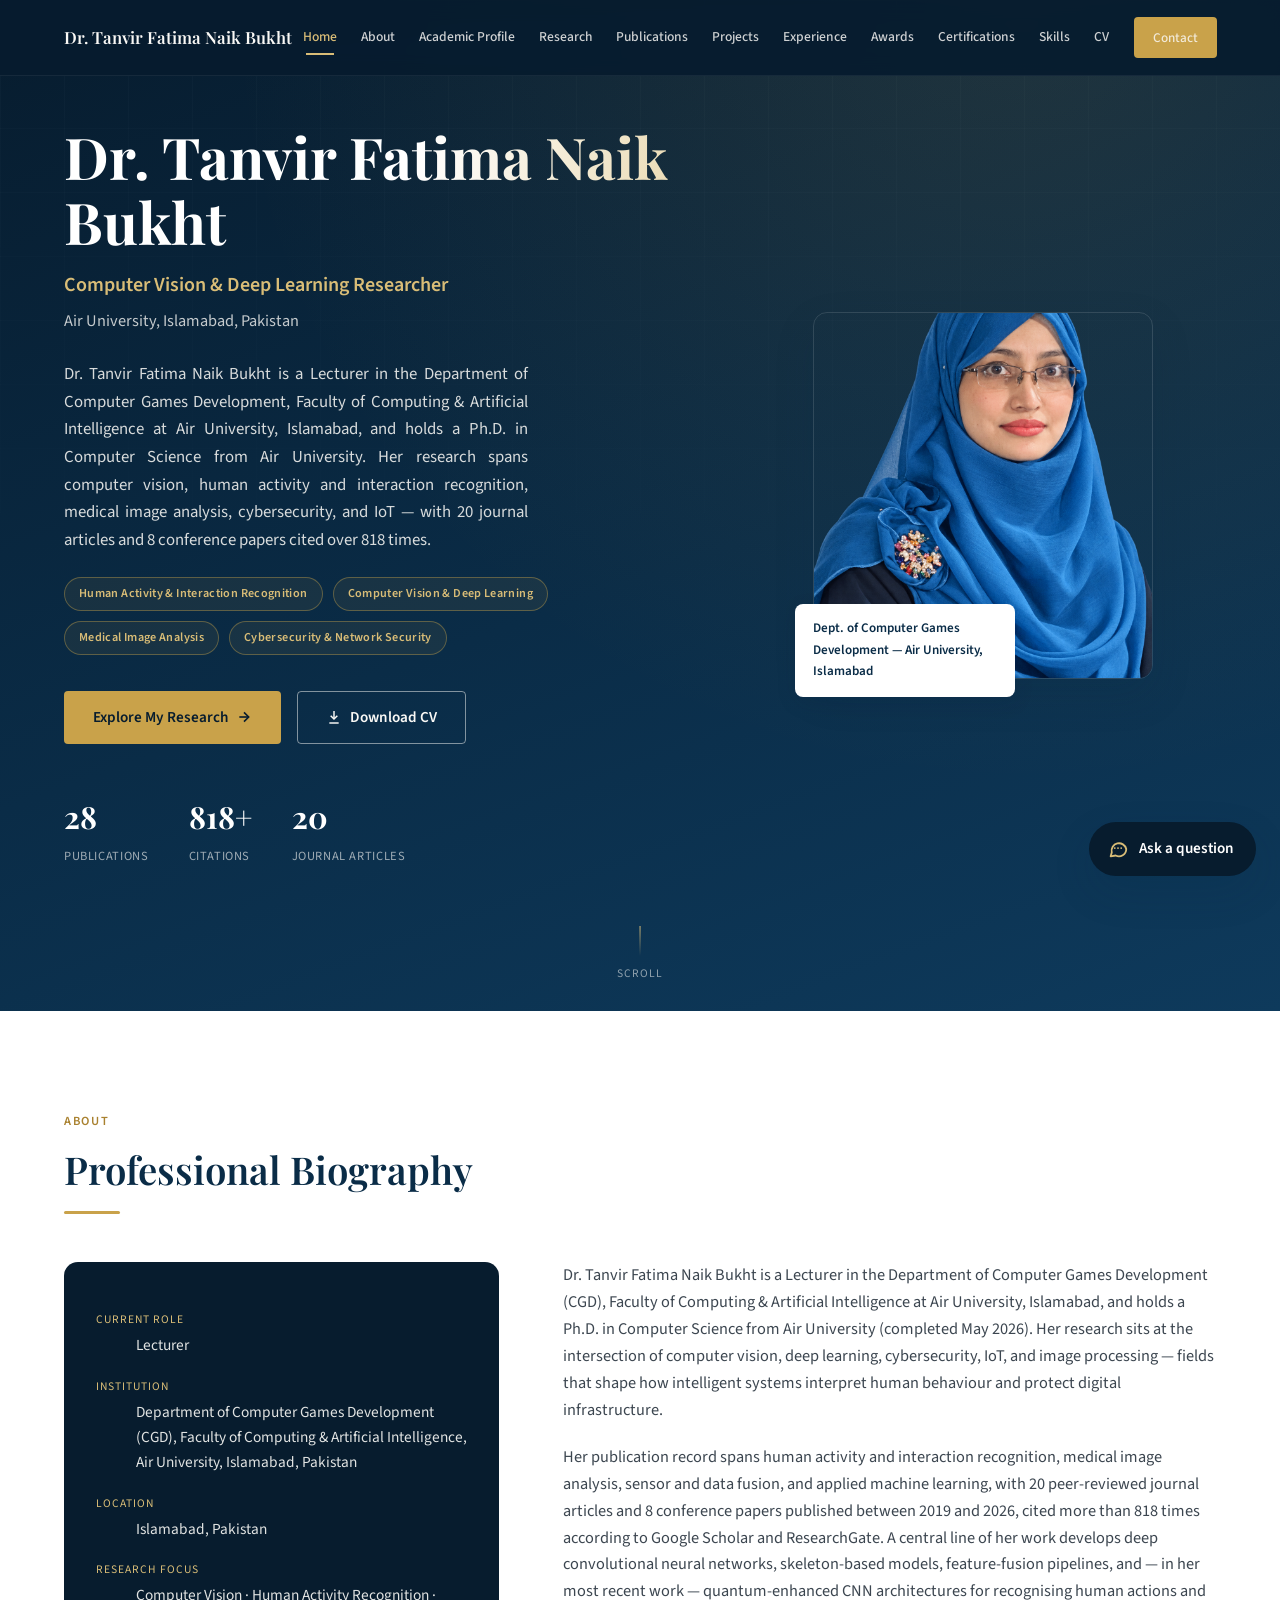
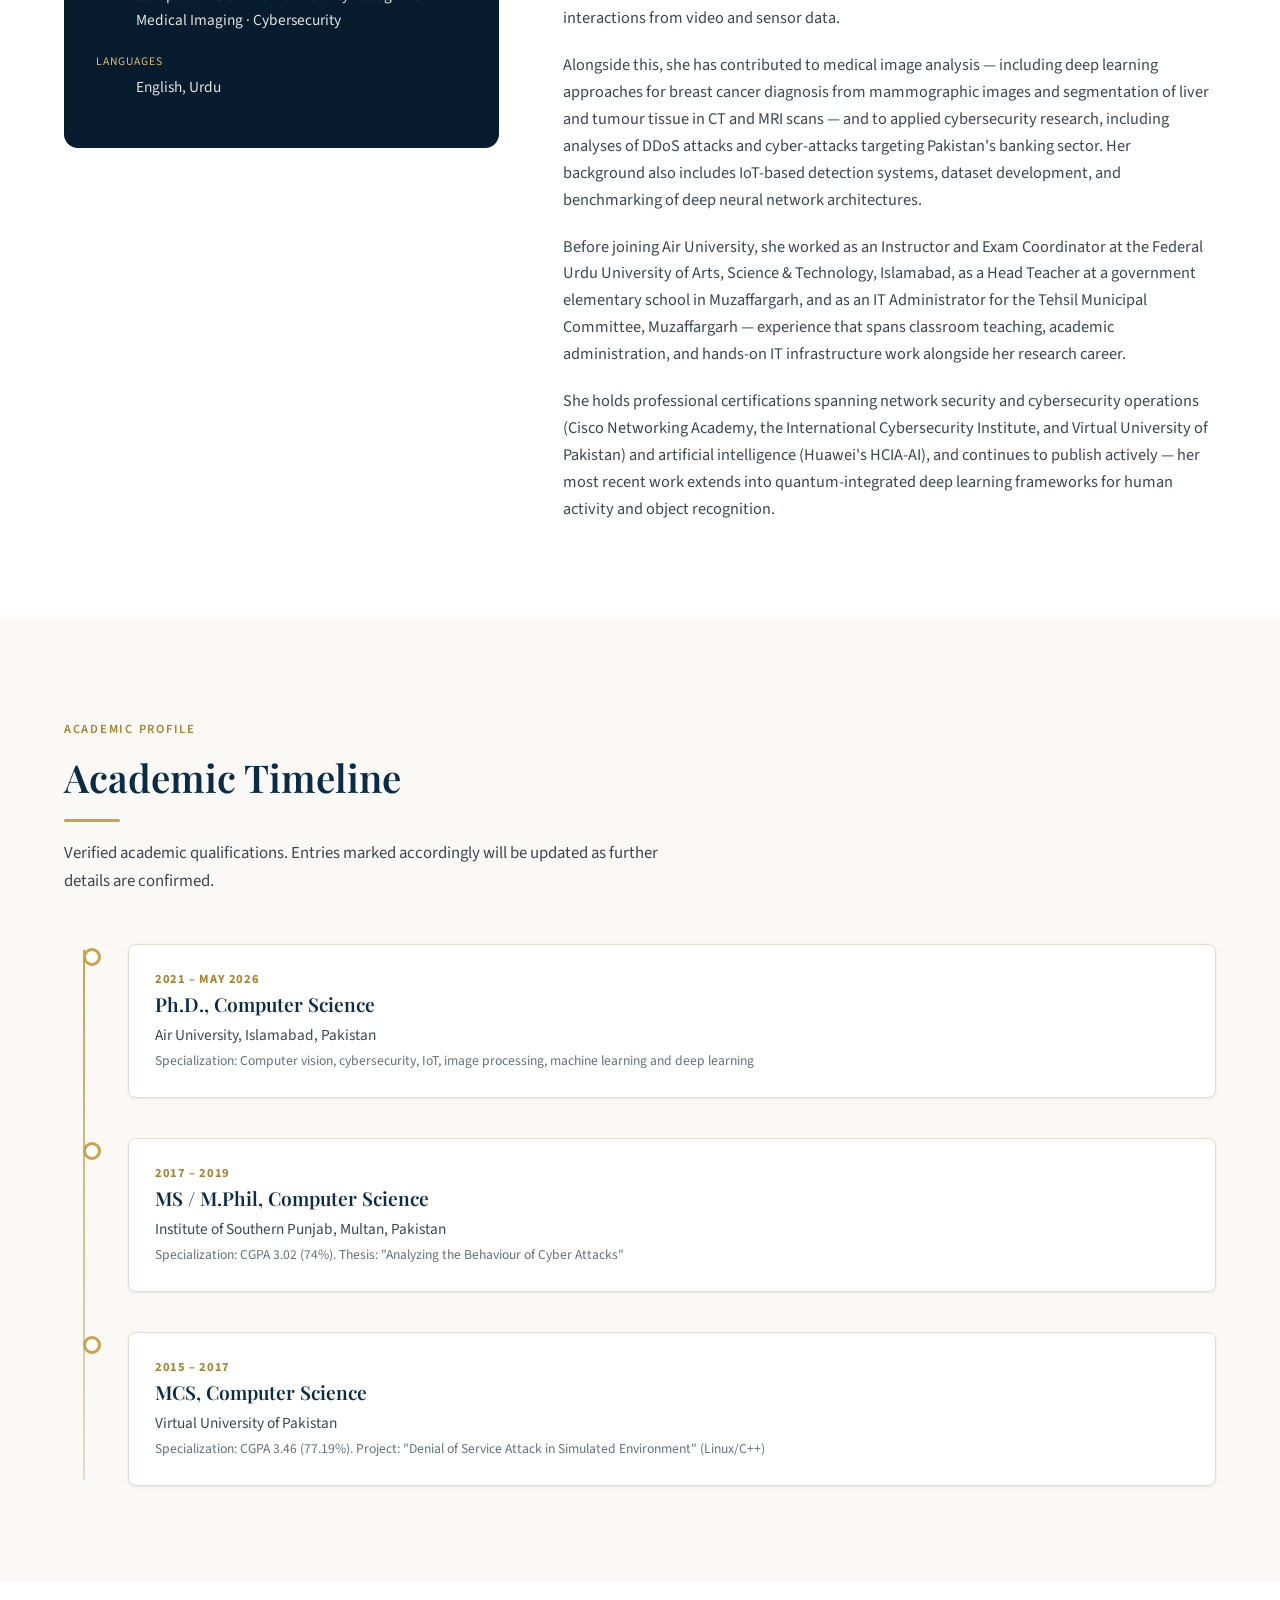
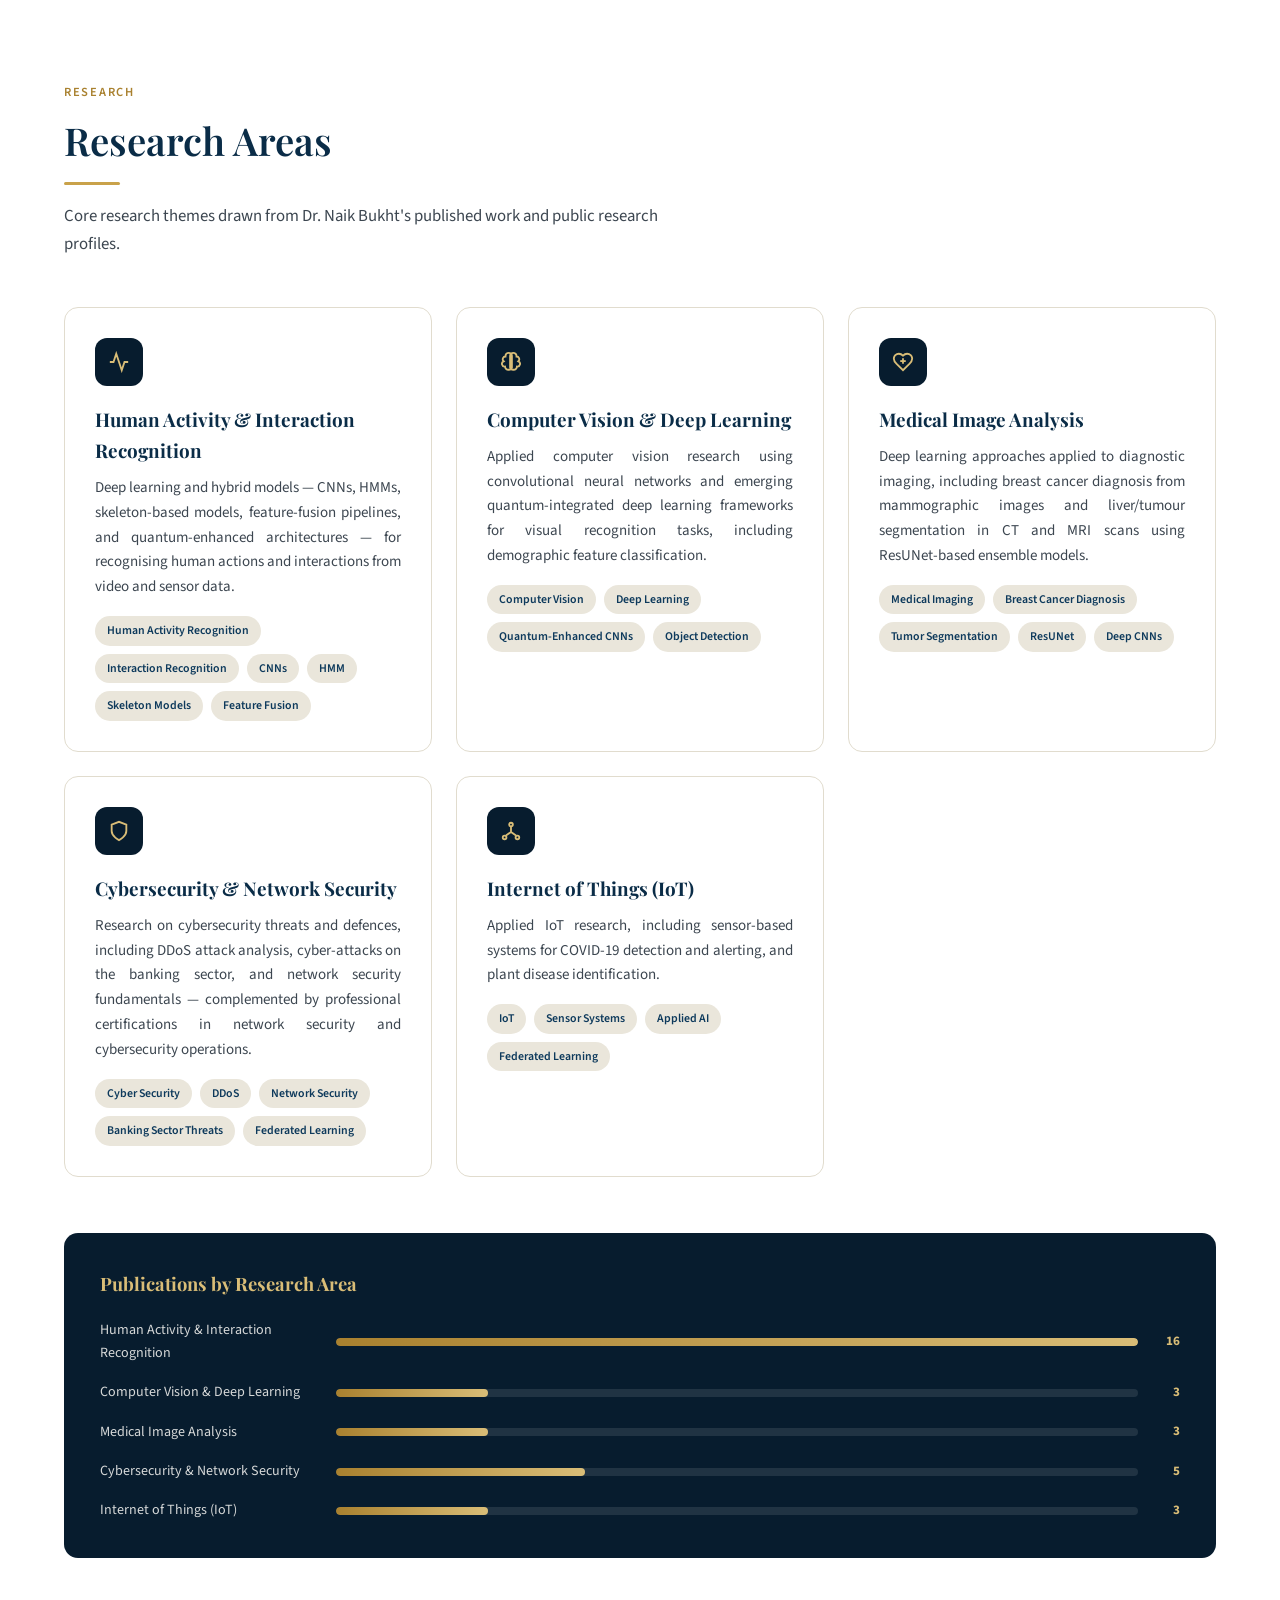
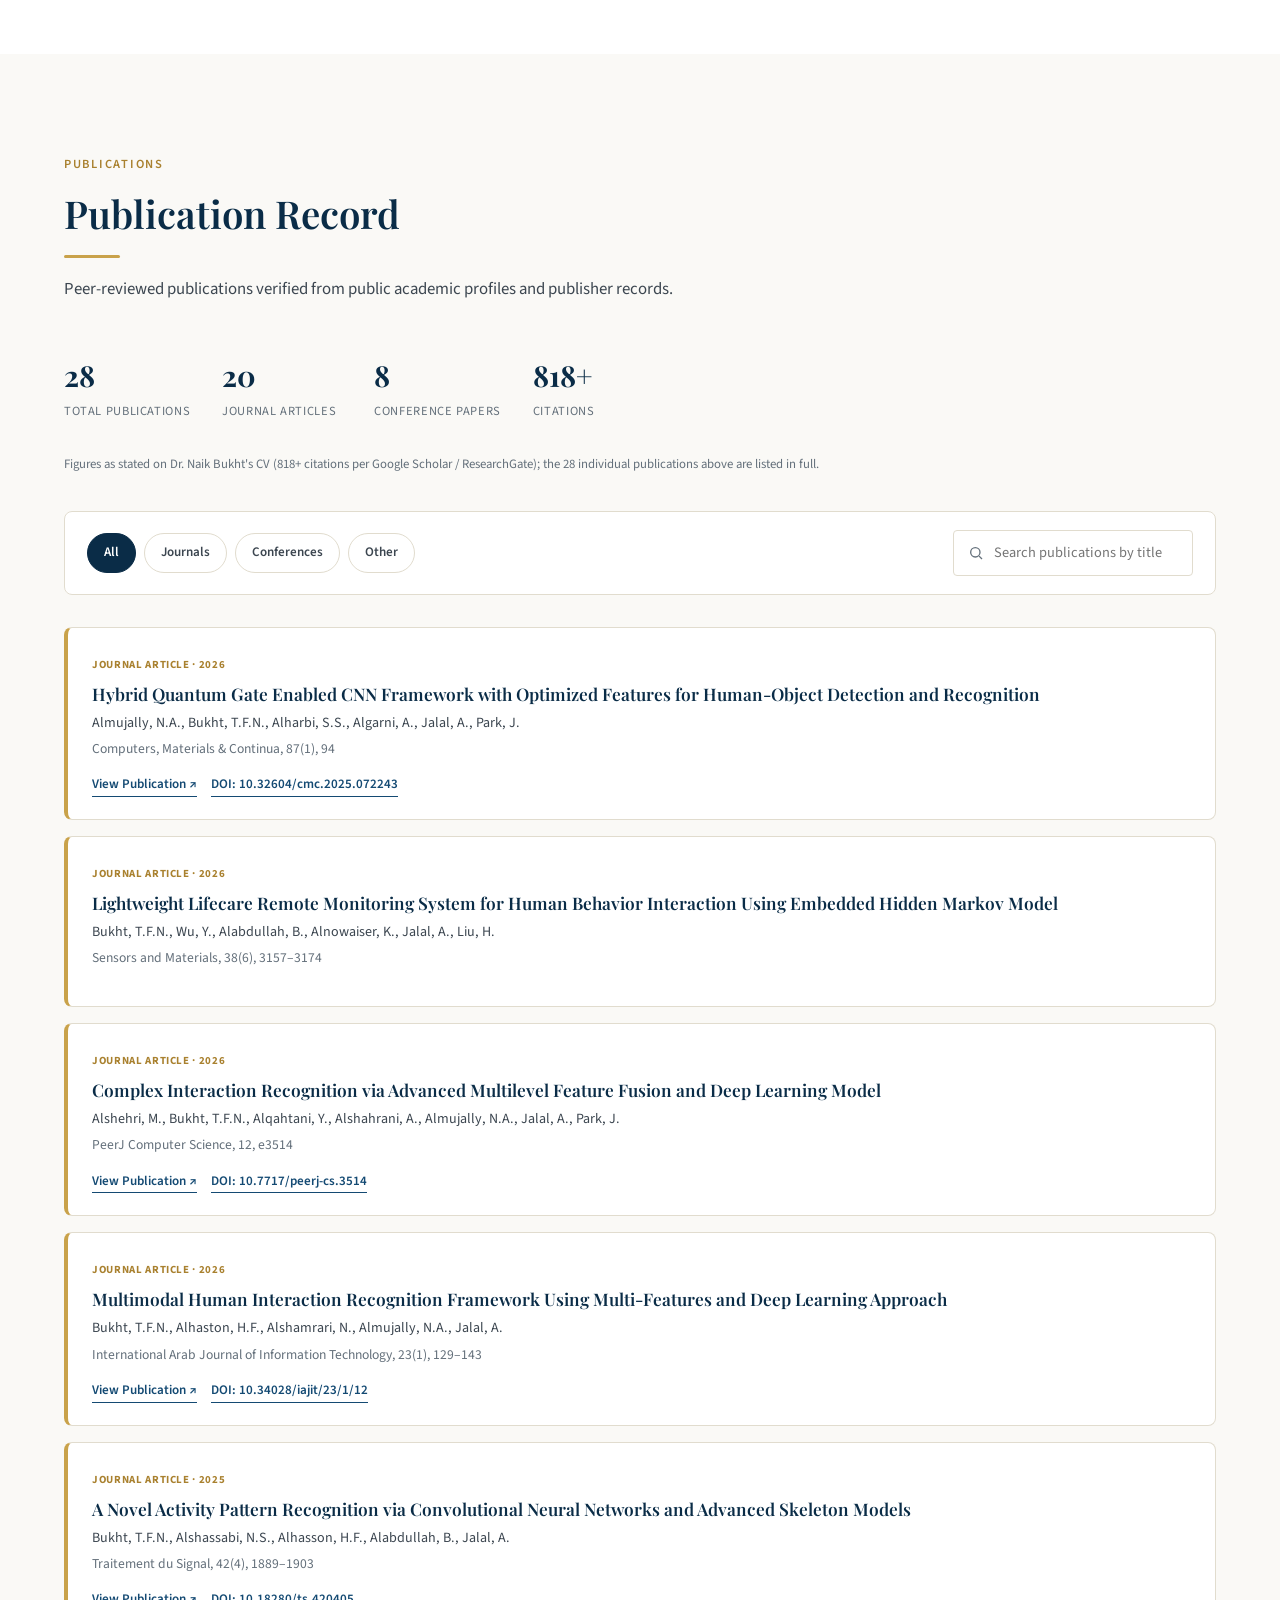
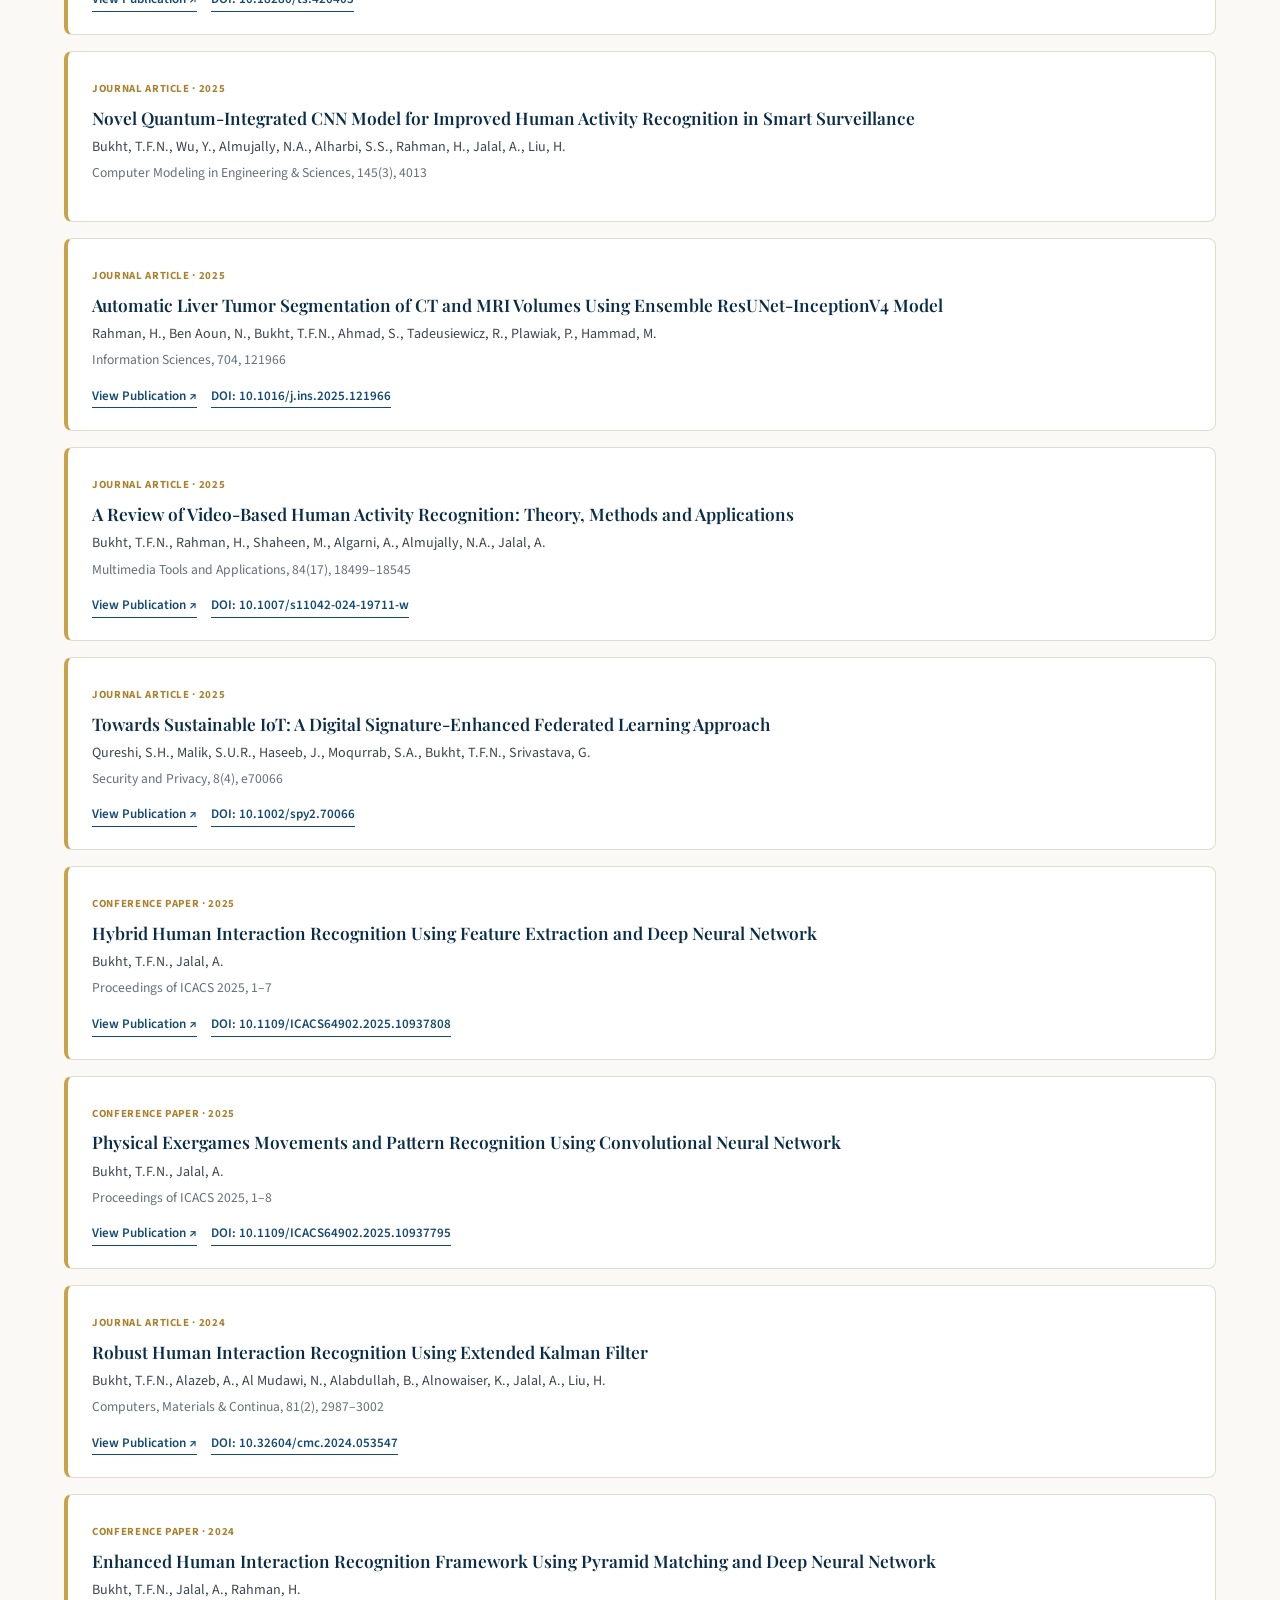
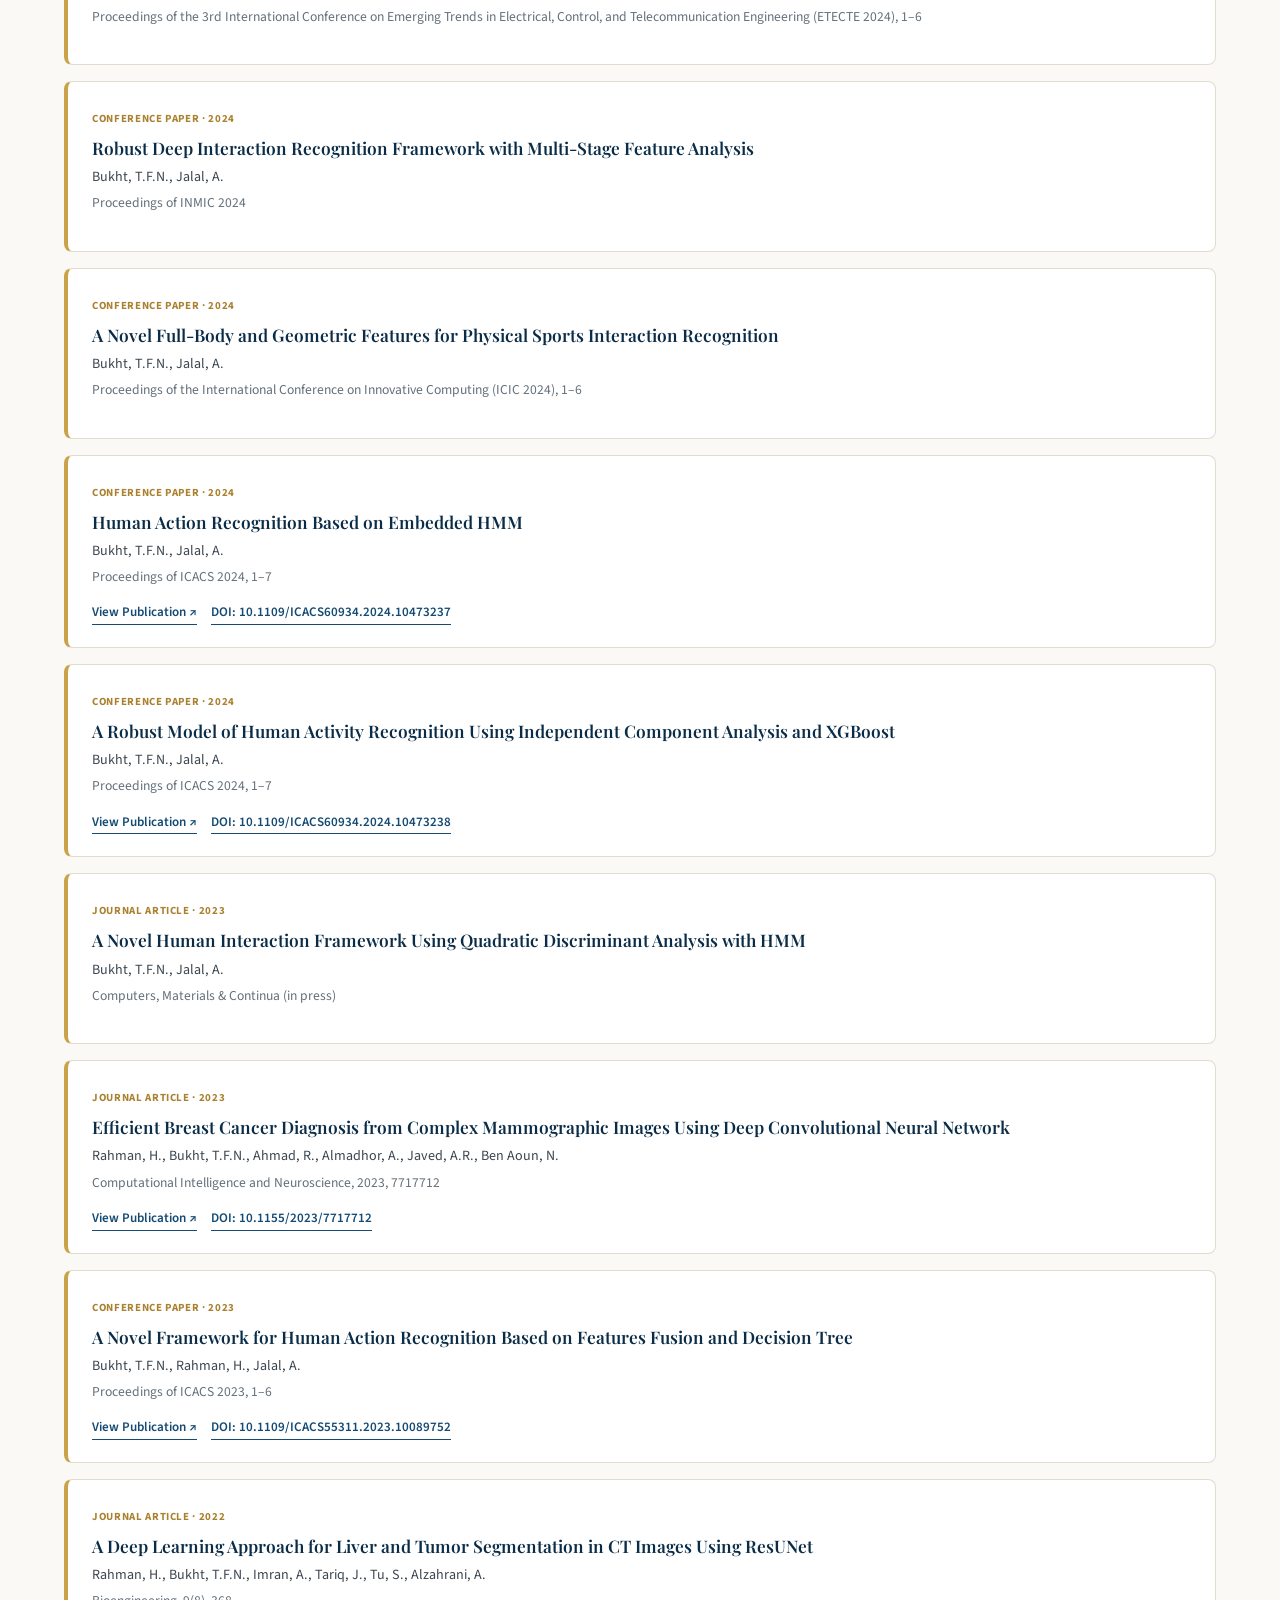
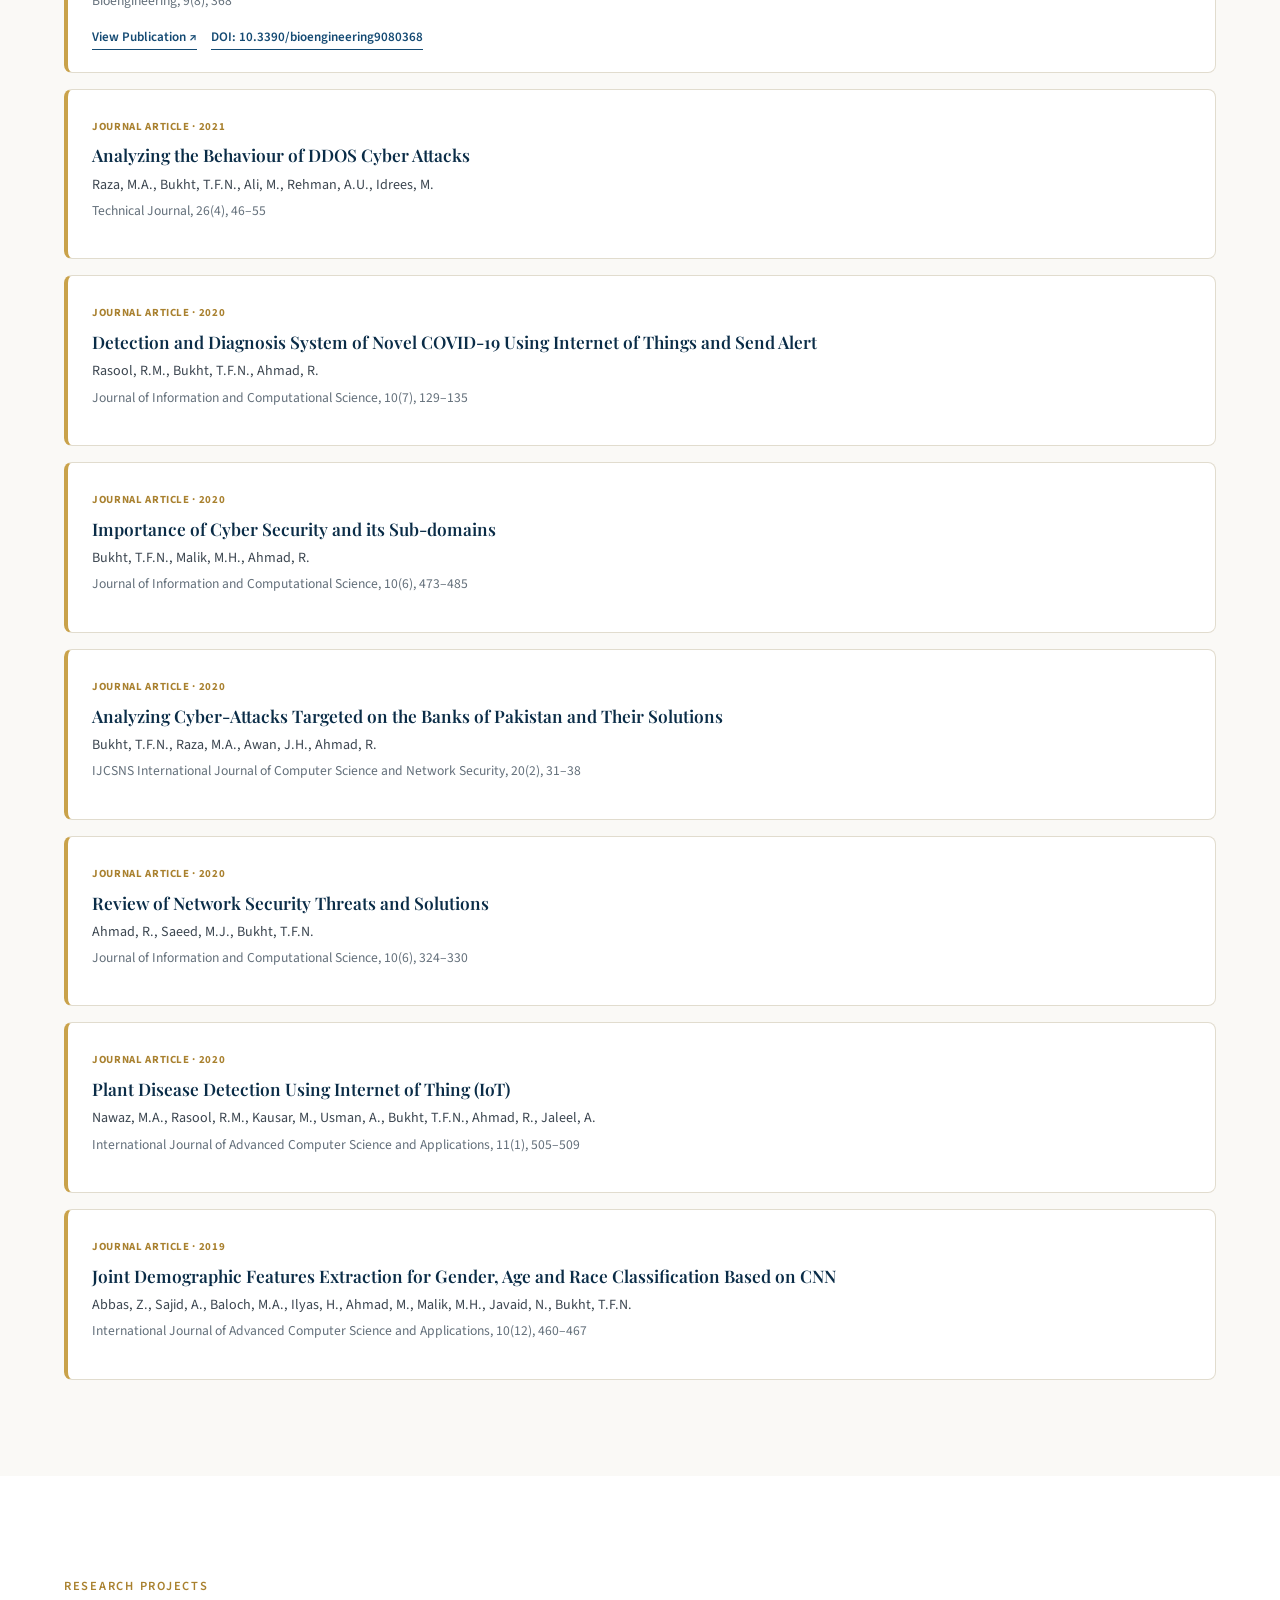
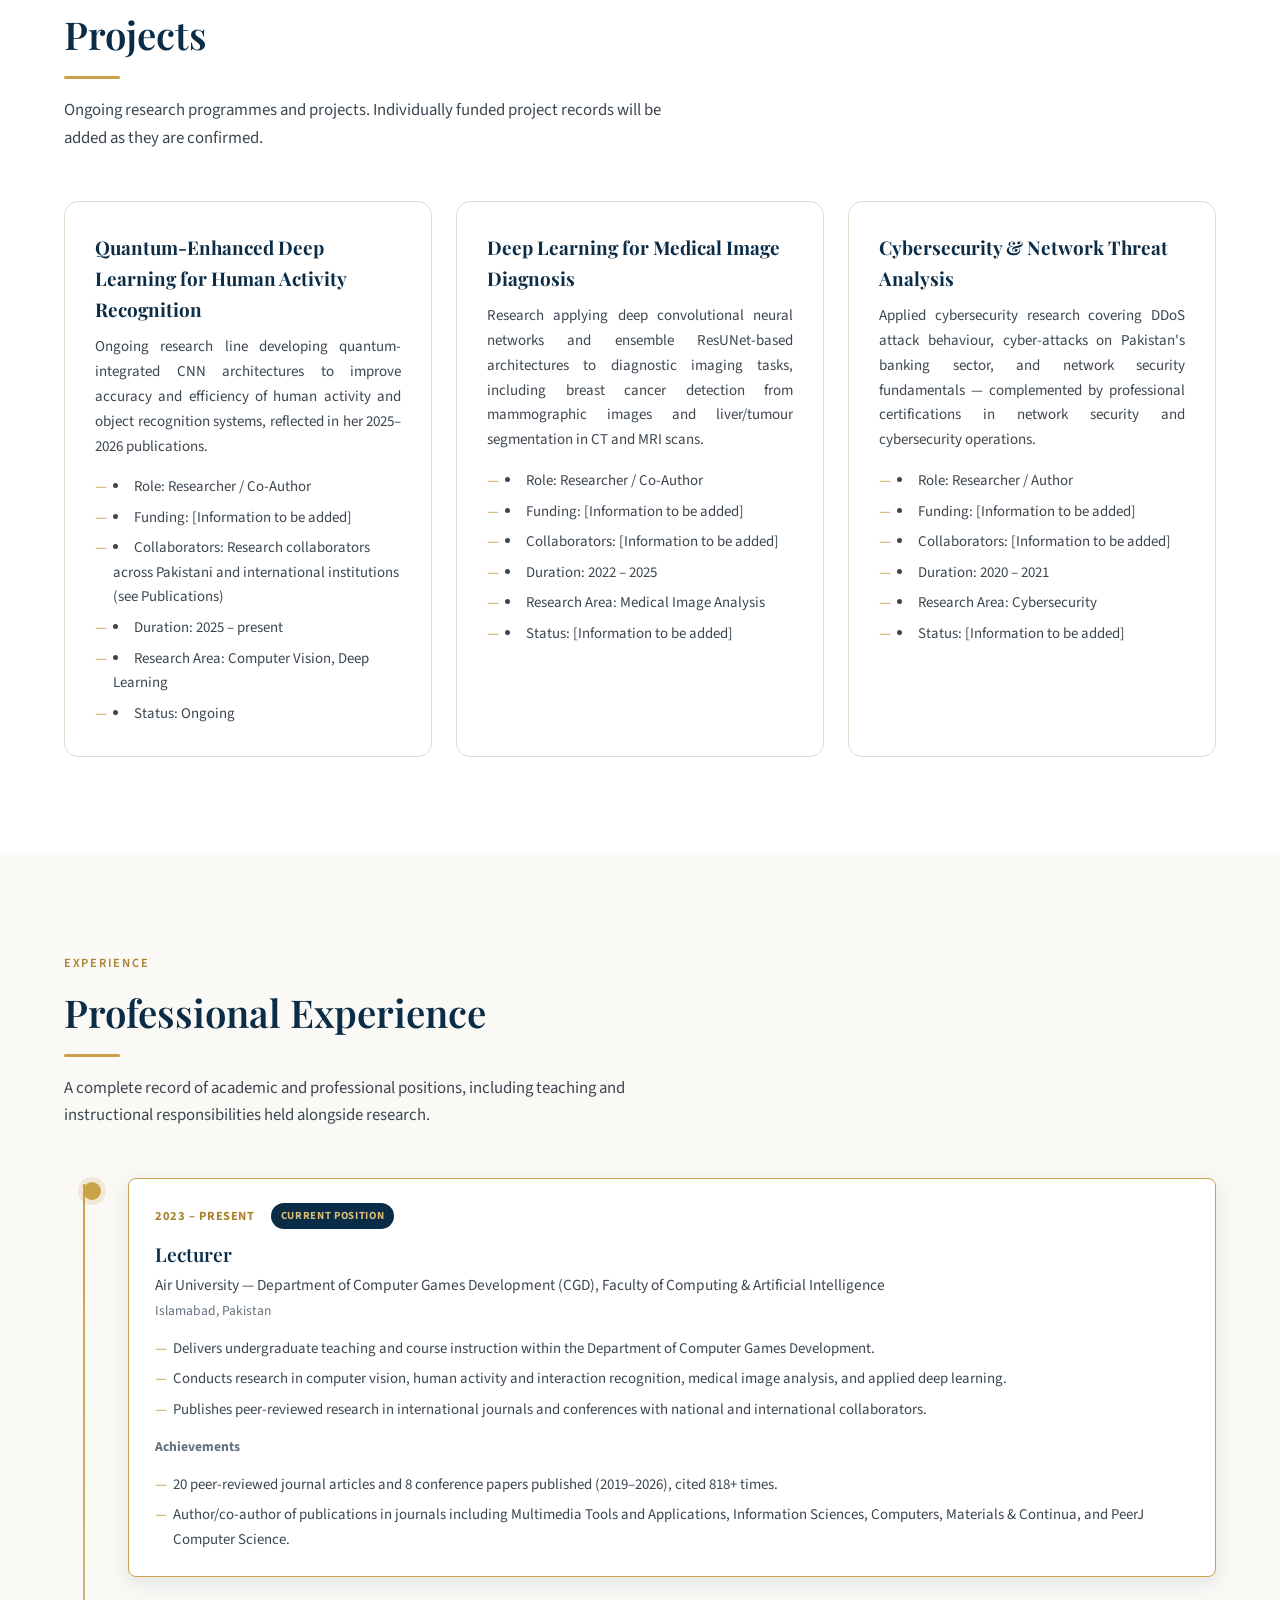
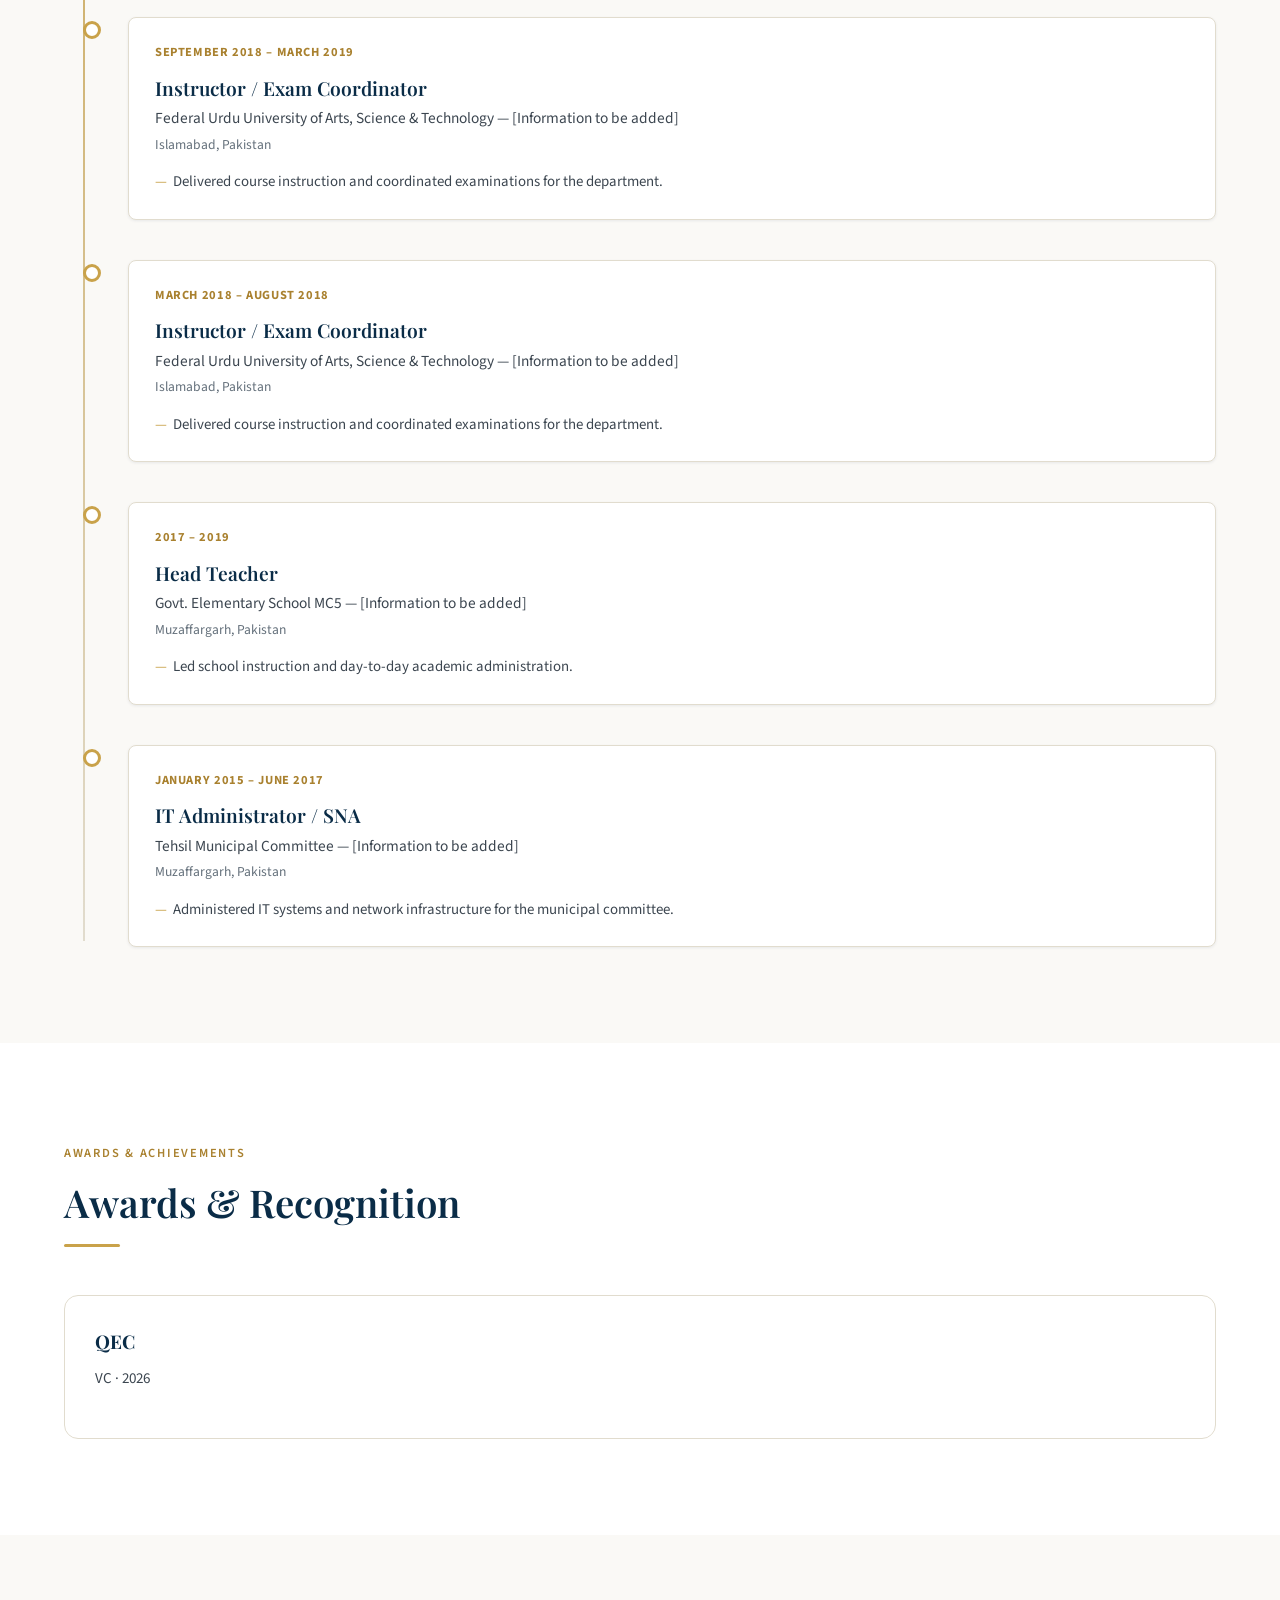
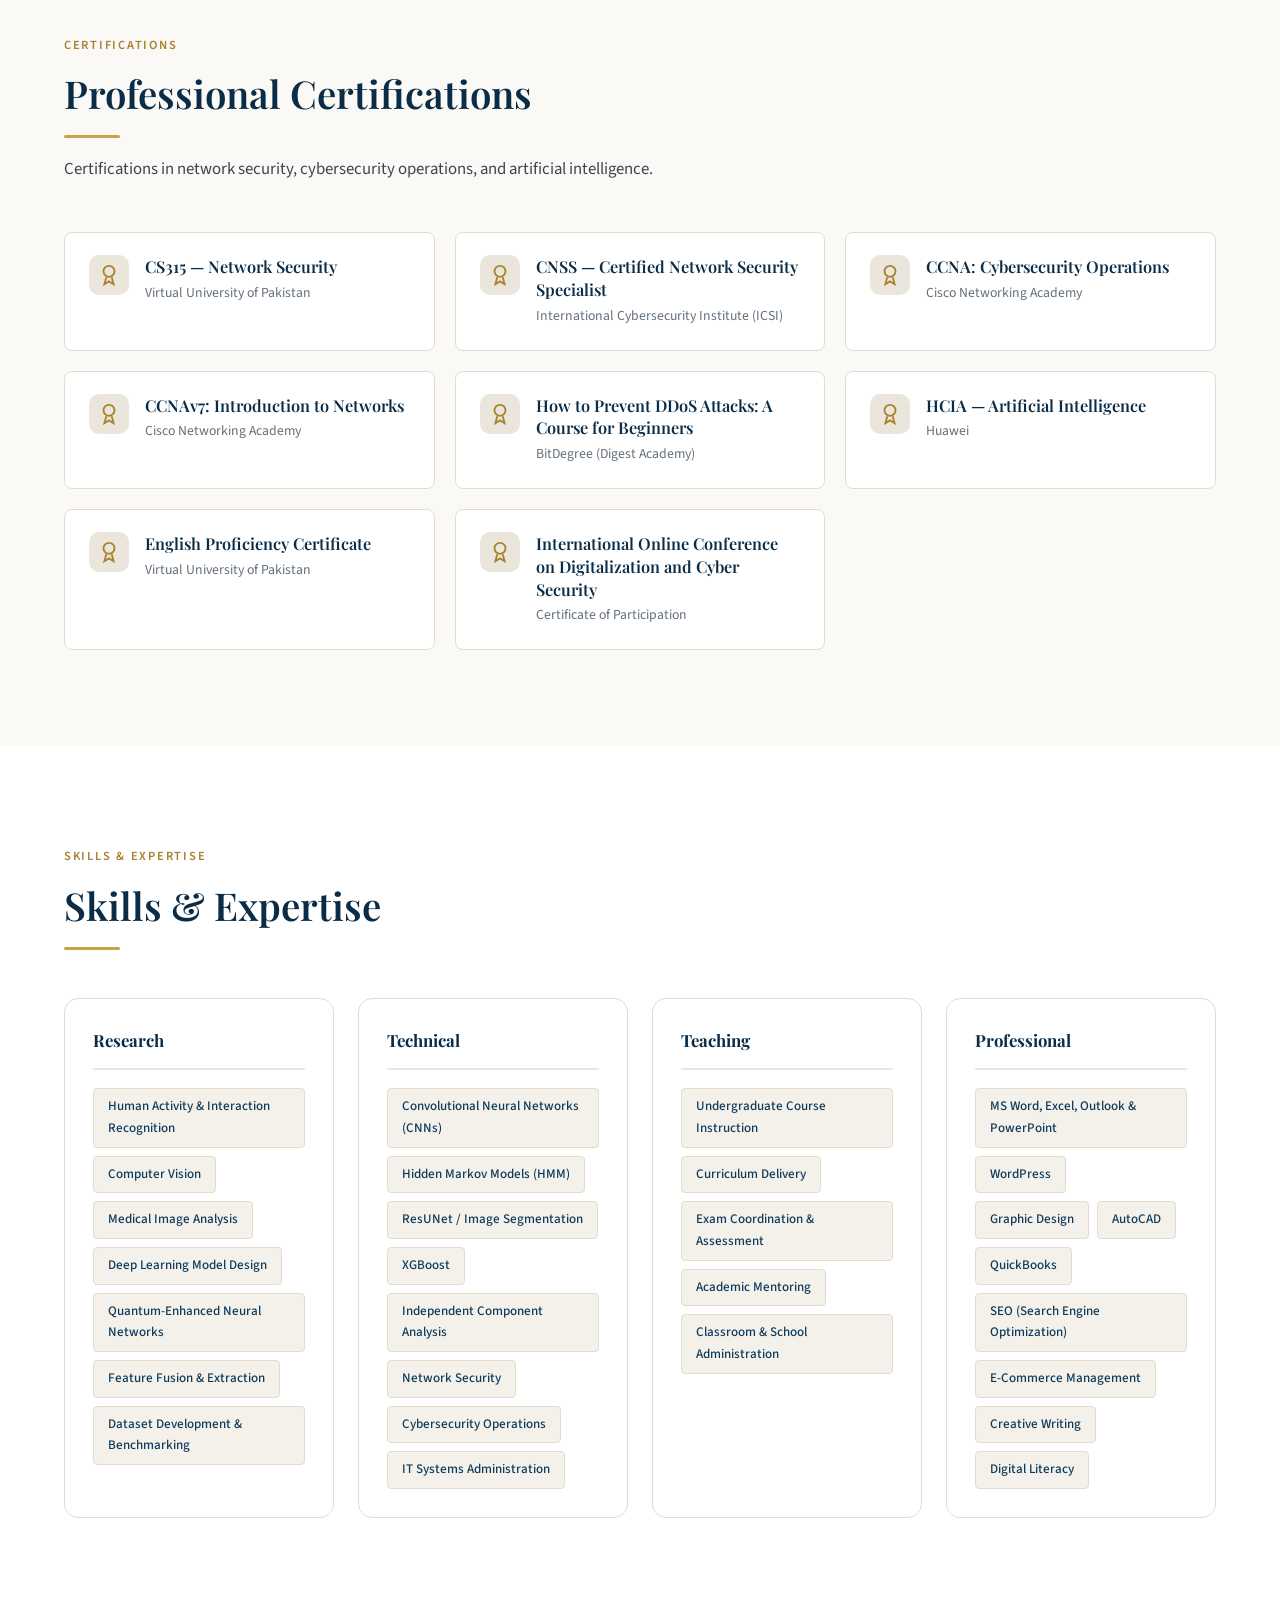
==== commit 136e532a: "Add the Ask a question chat assistant to the site" ====
--- a/tanvir-fatima-portfolio/index.html
+++ b/tanvir-fatima-portfolio/index.html
@@ -29,6 +29,7 @@
 <link href="https://fonts.googleapis.com/css2?family=Playfair+Display:wght@500;600;700&family=Source+Sans+3:wght@400;500;600;700&display=swap" rel="stylesheet">
 
 <link rel="stylesheet" href="css/style.css">
+<link rel="stylesheet" href="css/chatbot.css">
 
 <!-- Structured data -->
 <script type="application/ld+json">
@@ -359,5 +360,6 @@
 <script src="data/skills.js"></script>
 <!-- App -->
 <script src="js/script.js"></script>
+<script src="js/chatbot.js"></script>
 </body>
 </html>
--- a/tanvir-fatima-portfolio/css/chatbot.css
+++ b/tanvir-fatima-portfolio/css/chatbot.css
@@ -0,0 +1,131 @@
+/* ==========================================================================
+   Chat assistant ("Ask a question") — uses the design tokens from style.css
+   ========================================================================== */
+.chat-launcher {
+  position: fixed; right: 24px; bottom: 24px; z-index: 1500;
+  display: inline-flex; align-items: center; gap: 10px;
+  height: 54px; padding: 0 22px 0 18px;
+  border: 0; border-radius: 999px; cursor: pointer;
+  background: var(--color-navy-950); color: #fff;
+  font-family: var(--font-sans); font-size: 0.95rem; font-weight: 600;
+  box-shadow: var(--shadow-lg);
+  transition: transform var(--transition-fast), background var(--transition-fast), opacity var(--transition-fast);
+}
+.chat-launcher svg { color: var(--color-gold-400); flex: none; }
+.chat-launcher:hover { background: var(--color-navy-800); transform: translateY(-2px); }
+.chat-launcher:focus-visible { outline: 3px solid var(--color-gold-500); outline-offset: 3px; }
+.chat-launcher.is-hidden { opacity: 0; pointer-events: none; transform: translateY(8px); }
+
+/* keep the back-to-top button clear of the launcher */
+.back-to-top { bottom: 92px; }
+
+.chat-panel {
+  position: fixed; right: 24px; bottom: 24px; z-index: 1600;
+  padding: 0; margin: 0;
+  width: 390px; max-width: calc(100vw - 32px);
+  height: min(620px, calc(100vh - 48px));
+  display: flex; flex-direction: column;
+  background: #fff; border: 1px solid var(--color-border); border-radius: 16px;
+  box-shadow: 0 24px 60px rgba(7, 28, 46, 0.28);
+  overflow: hidden;
+  opacity: 0; visibility: hidden; pointer-events: none;
+  transform: translateY(14px) scale(0.98); transform-origin: bottom right;
+  transition: opacity 0.2s ease, transform 0.2s ease, visibility 0.2s;
+}
+.chat-panel.is-open { opacity: 1; visibility: visible; pointer-events: auto; transform: none; }
+
+.chat-head {
+  display: flex; align-items: center; gap: 12px;
+  padding: 14px 14px 14px 16px;
+  background: var(--color-navy-950); color: #fff;
+  border-bottom: 3px solid var(--color-gold-500);
+}
+.chat-avatar {
+  width: 40px; height: 40px; border-radius: 50%; flex: none;
+  display: flex; align-items: center; justify-content: center;
+  background: var(--color-navy-800); color: var(--color-gold-400);
+  border: 1px solid rgba(217, 189, 119, 0.4);
+}
+.chat-title { font-family: var(--font-serif); font-size: 1.05rem; font-weight: 600; line-height: 1.25; }
+.chat-sub { font-size: 0.76rem; color: var(--color-gold-400); margin-top: 1px; }
+.chat-close {
+  margin-left: auto; width: 36px; height: 36px; flex: none;
+  display: flex; align-items: center; justify-content: center;
+  border: 0; border-radius: 8px; background: transparent; color: #fff; cursor: pointer;
+}
+.chat-close:hover { background: rgba(255, 255, 255, 0.1); }
+.chat-close:focus-visible { outline: 2px solid var(--color-gold-500); outline-offset: 1px; }
+
+.chat-log {
+  flex: 1; overflow-y: auto; padding: 16px;
+  display: flex; flex-direction: column; gap: 10px;
+  background: var(--color-ivory-50);
+  overscroll-behavior: contain;
+}
+.chat-msg {
+  max-width: 88%; padding: 10px 13px; border-radius: 14px;
+  font-size: 0.92rem; line-height: 1.55; overflow-wrap: anywhere;
+}
+.chat-msg.bot {
+  align-self: flex-start; background: #fff; color: var(--color-ink-900);
+  border: 1px solid var(--color-border); border-bottom-left-radius: 4px;
+}
+.chat-msg.user {
+  align-self: flex-end; background: var(--color-navy-900); color: #fff;
+  border-bottom-right-radius: 4px; white-space: pre-wrap;
+}
+.chat-msg p { margin: 0 0 7px; }
+.chat-msg p:last-child { margin-bottom: 0; }
+.chat-msg ul, .chat-msg ol { margin: 4px 0 8px; padding-left: 18px; }
+.chat-msg ul:last-child, .chat-msg ol:last-child { margin-bottom: 0; }
+.chat-msg li { margin: 4px 0; }
+.chat-msg a { color: var(--color-navy-700); font-weight: 600; text-decoration: underline; text-underline-offset: 2px; }
+.chat-msg a:hover { color: var(--color-gold-600); }
+.chat-meta { color: var(--color-ink-500); font-size: 0.85em; }
+
+.chat-typing { display: inline-flex; gap: 4px; padding: 4px 2px; }
+.chat-typing span {
+  width: 7px; height: 7px; border-radius: 50%; background: var(--color-ink-300);
+  animation: chat-dot 1.1s infinite ease-in-out;
+}
+.chat-typing span:nth-child(2) { animation-delay: 0.15s; }
+.chat-typing span:nth-child(3) { animation-delay: 0.3s; }
+@keyframes chat-dot { 0%, 80%, 100% { opacity: 0.35; transform: translateY(0); } 40% { opacity: 1; transform: translateY(-3px); } }
+
+.chat-chips { display: flex; flex-wrap: wrap; gap: 6px; padding: 2px 16px 12px; background: var(--color-ivory-50); }
+.chat-chips:empty { display: none; }
+.chat-chip {
+  border: 1px solid var(--color-border); background: #fff; color: var(--color-navy-900);
+  border-radius: 999px; padding: 6px 12px; cursor: pointer;
+  font-family: var(--font-sans); font-size: 0.8rem; font-weight: 600;
+}
+.chat-chip:hover { border-color: var(--color-gold-500); background: var(--color-ivory-100); }
+.chat-chip:focus-visible { outline: 2px solid var(--color-gold-500); outline-offset: 1px; }
+
+.chat-form { display: flex; gap: 8px; align-items: flex-end; padding: 12px; border-top: 1px solid var(--color-border); background: #fff; }
+.chat-input {
+  flex: 1; min-height: 44px; max-height: 120px; resize: none;
+  padding: 11px 12px; border: 1px solid #d6d0c1; border-radius: 10px;
+  font-family: var(--font-sans); font-size: 0.93rem; line-height: 1.4; color: var(--color-ink-900);
+}
+.chat-input:focus { outline: 2px solid var(--color-gold-500); outline-offset: 0; border-color: var(--color-gold-500); }
+.chat-send {
+  width: 44px; height: 44px; flex: none; border: 0; border-radius: 10px; cursor: pointer;
+  display: flex; align-items: center; justify-content: center;
+  background: var(--color-gold-500); color: var(--color-navy-950);
+}
+.chat-send:hover:not(:disabled) { background: var(--color-gold-400); }
+.chat-send:disabled { opacity: 0.45; cursor: not-allowed; }
+.chat-send:focus-visible { outline: 2px solid var(--color-navy-700); outline-offset: 2px; }
+.chat-note { margin: 0; padding: 0 12px 10px; background: #fff; text-align: center; font-size: 0.72rem; color: var(--color-ink-500); }
+
+@media (max-width: 600px) {
+  .chat-launcher { right: 16px; bottom: 16px; height: 52px; padding: 0 18px 0 16px; }
+  .back-to-top { right: 20px; bottom: 80px; }
+  .chat-panel { right: 0; bottom: 0; width: 100%; max-width: 100%; height: 100%; border-radius: 0; border: 0; }
+}
+@media (prefers-reduced-motion: reduce) {
+  .chat-launcher, .chat-panel { transition: none; }
+  .chat-typing span { animation: none; opacity: 0.7; }
+}
+@media print { .chat-launcher, .chat-panel { display: none !important; } }
